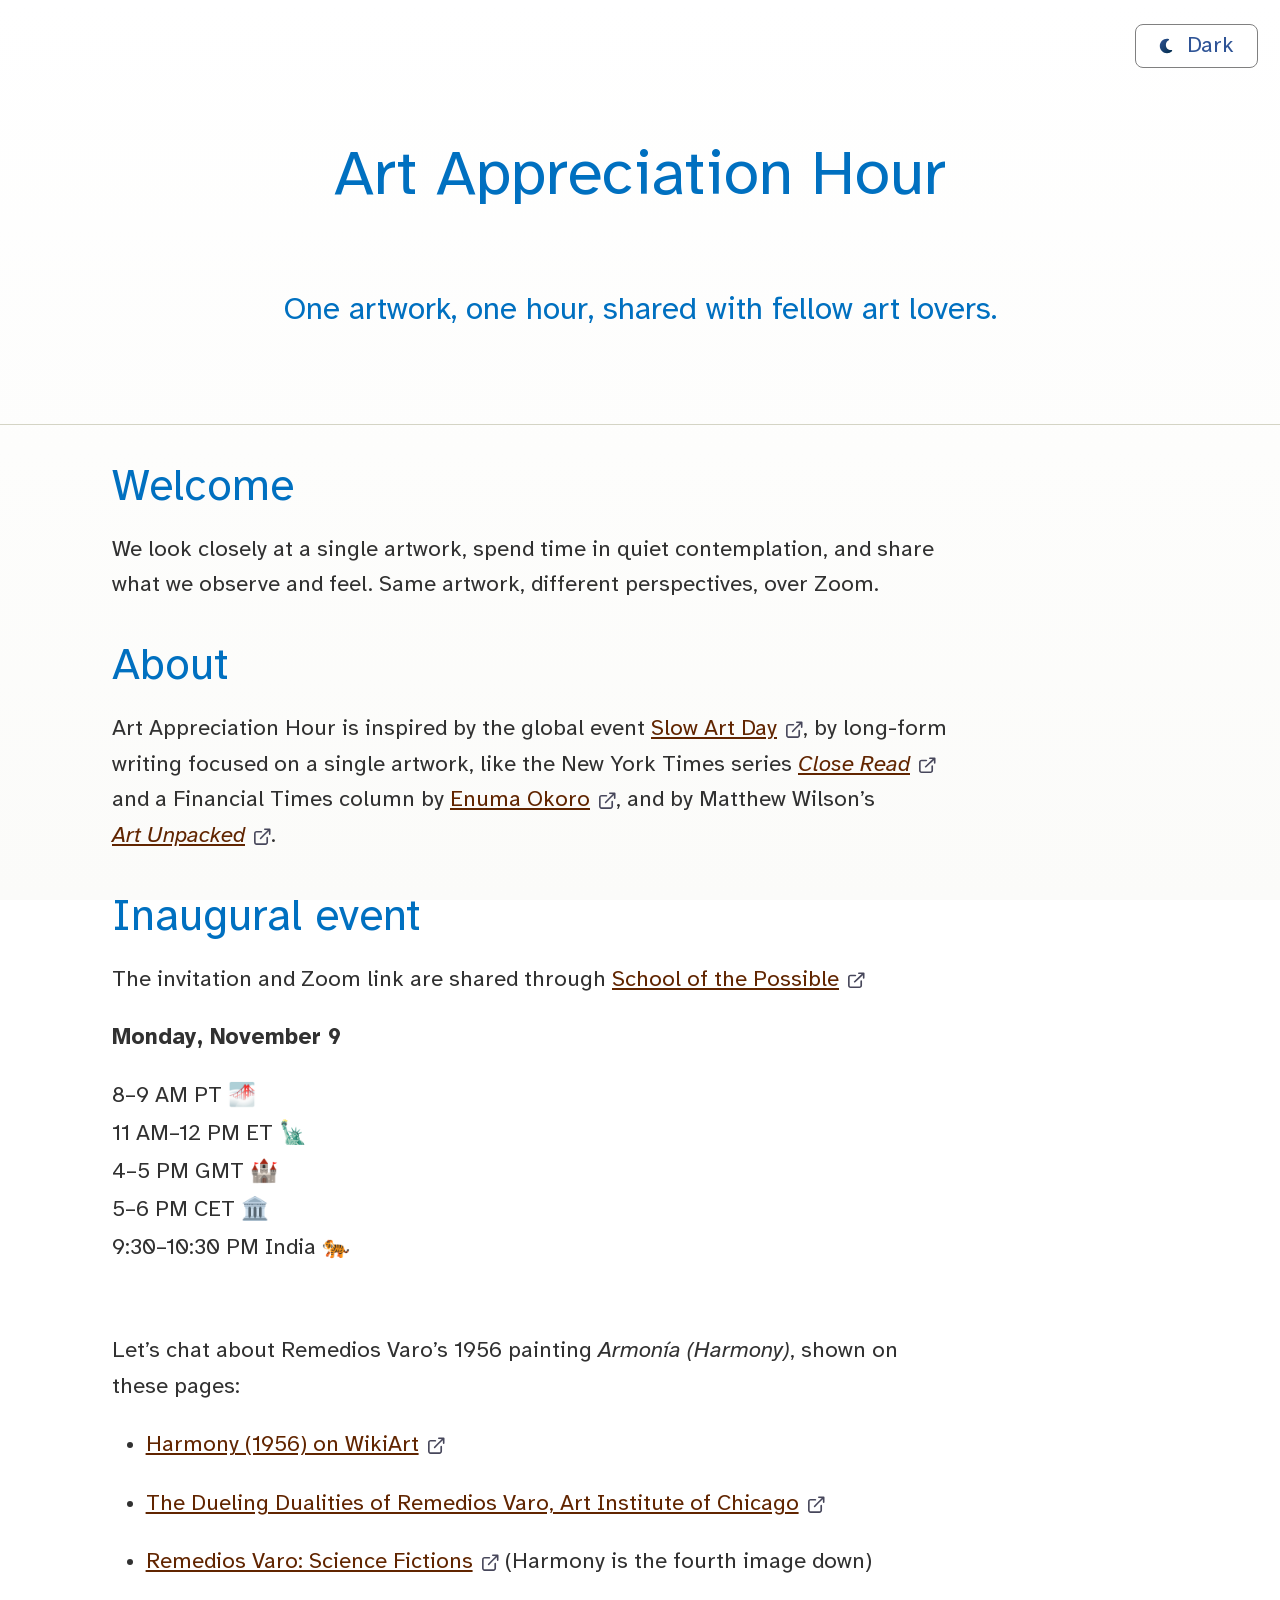
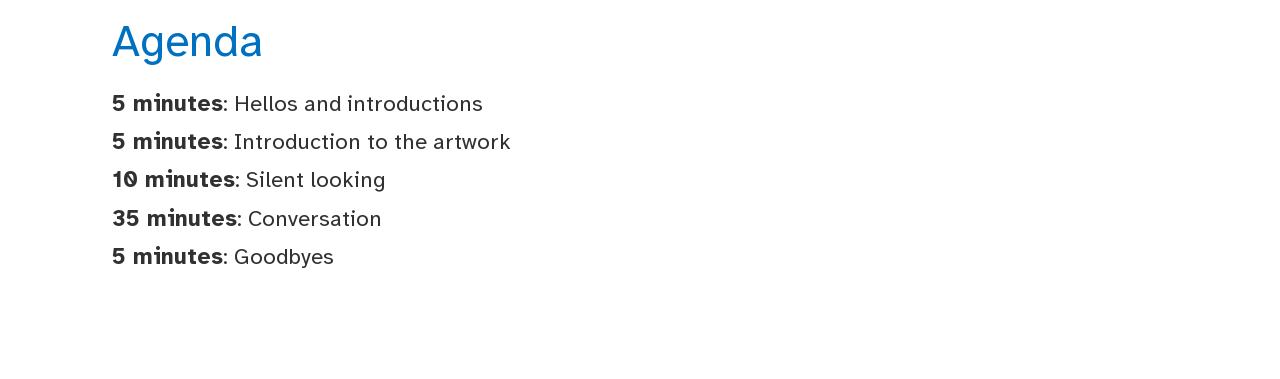
==== index.html @ 7769b2d1 "First push" ====
<!DOCTYPE html>
<html lang="en">
<head>
  <meta charset="UTF-8">
  <meta name="viewport" content="width=device-width, initial-scale=1.0">
  <title>Art Appreciation Hour</title>
  <meta name="description" content="One artwork, one hour, shared with fellow art lovers.">
  <meta name="robots" content="noindex, nofollow">
  <meta name="ai-training" content="deny">

  <script>
    (function() {
      const theme = localStorage.getItem('theme') ||
                    (window.matchMedia('(prefers-color-scheme: dark)').matches ? 'dark' : 'light');
      document.documentElement.setAttribute('data-theme', theme);
    })();
  </script>

  <!-- Site CSS -->
  <link rel="stylesheet" href="css/microsite.css">
  <link rel="stylesheet" href="css/styles.css">
  <link rel="stylesheet" href="css/components/buttons.css">
</head>
<body>
  <header class="microsite-header">
    <div class="container--full-width">
      <div class="microsite-header__content">
        <div class="microsite-header__actions">
          <button class="btn btn--theme-toggle" id="theme-toggle" aria-label="Toggle dark mode">
            <img src="images/icon-moon-solid-full.svg" alt="" class="btn__icon">
            <span class="btn__text">Dark</span>
          </button>
        </div>
      </div>
    </div>
  </header>

  <main class="main-content" id="main-content">
    <div class="container--full-width">
      <h1 class="display">Art Appreciation Hour</h1>
      <p class="heading-medium">One artwork, one hour, shared with fellow art lovers.</p>
    </div>

    <hr class="section-divider" role="presentation">

    <div class="container">
      <section aria-labelledby="welcome-heading">
        <h2 class="heading-large" id="welcome-heading">Welcome</h2>
        <p>We look closely at a single artwork, spend time in quiet contemplation, and share what we observe and feel. Same artwork, different perspectives, over Zoom.</p>
      </section>

      <section aria-labelledby="about-heading">
        <h2 class="heading-large" id="about-heading">About</h2>
        <p>
          Art Appreciation Hour is inspired by the global event
          <a href="https://www.slowartday.com/about/" target="_blank" rel="noopener noreferrer" class="inline-link trailing-icon">Slow Art Day <img src="images/icon-external-link.svg" alt="opens in new tab or window" class="external-link-icon"></a>,
          by long-form writing focused on a single artwork, like the New York Times series
          <a href="https://www.nytimes.com/interactive/2021/arts/close-read.html" target="_blank" rel="noopener noreferrer" class="inline-link trailing-icon"><cite>Close Read</cite> <img src="images/icon-external-link.svg" alt="opens in new tab or window" class="external-link-icon"></a>
          and a Financial Times column by
          <a href="https://www.ft.com/enuma-okoro" target="_blank" rel="noopener noreferrer" class="inline-link trailing-icon">Enuma Okoro <img src="images/icon-external-link.svg" alt="opens in new tab or window" class="external-link-icon"></a>,
          and by Matthew Wilson’s
          <a href="https://www.thamesandhudsonusa.com/books/art-unpacked-50-works-of-art-uncovered-explored-explained-hardcover" target="_blank" rel="noopener noreferrer" class="inline-link trailing-icon"><cite>Art Unpacked</cite> <img src="images/icon-external-link.svg" alt="opens in new tab or window" class="external-link-icon"></a>.
        </p>
      </section>

      <section aria-labelledby="inaugural-heading">
        <h2 class="heading-large" id="inaugural-heading">Inaugural event</h2>
        <p>The invitation and Zoom link are shared through <a href="https://sotp.circle.so" target="_blank" rel="noopener noreferrer" class="inline-link trailing-icon">School of the Possible<img src="images/icon-external-link.svg" alt="opens in new tab or window" class="external-link-icon"></a></p>

        <p><time datetime="2026-11-09"><strong>Monday, November 9</strong></time></p>
        <ul class="list-unstyled">
          <li>8–9 AM PT <span aria-hidden="true">🌁</span></li>
          <li>11 AM–12 PM ET <span aria-hidden="true">🗽</span></li>
          <li>4–5 PM GMT <span aria-hidden="true">🏰</span></li>
          <li>5–6 PM CET <span aria-hidden="true">🏛️</span></li>
          <li>9:30–10:30 PM India <span aria-hidden="true">🐅</span></li>
        </ul>
        <p class="event-focus">Let’s chat about Remedios Varo’s 1956 painting <cite>Armonía (Harmony)</cite>, shown on these pages:</p>
        <ul class="list-regular">
          <li><a href="https://www.wikiart.org/en/remedios-varo/harmony-1956" target="_blank" rel="noopener noreferrer" class="inline-link trailing-icon">Harmony (1956) on WikiArt <img src="images/icon-external-link.svg" alt="opens in new tab or window" class="external-link-icon"></a></li>
          <li><a href="https://www.artic.edu/articles/1052/the-dueling-dualities-of-remedios-varo" target="_blank" rel="noopener noreferrer" class="inline-link trailing-icon">The Dueling Dualities of Remedios Varo, Art Institute of Chicago <img src="images/icon-external-link.svg" alt="opens in new tab or window" class="external-link-icon"></a></li>
          <li><a href="https://patrons.org.es/remedios-varo-science-fictions/" target="_blank" rel="noopener noreferrer" class="inline-link trailing-icon">Remedios Varo: Science Fictions <img src="images/icon-external-link.svg" alt="opens in new tab or window" class="external-link-icon"></a> (Harmony is the fourth image down)</li>
        </ul>
      </section>

      <section aria-labelledby="agenda-heading">
        <h2 class="heading-large" id="agenda-heading">Agenda</h2>
        <ul class="list-unstyled">
          <li><strong>5 minutes</strong>: Hellos and introductions</li>
          <li><strong>5 minutes</strong>: Introduction to the artwork</li>
          <li><strong>10 minutes</strong>: Silent looking</li>
          <li><strong>35 minutes</strong>: Conversation</li>
          <li><strong>5 minutes</strong>: Goodbyes</li>
        </ul>
      </section>
    </div>
  </main>

  <!-- Back to Top Button -->
  <button class="btn btn--floating" id="back-to-top">
    <img src="images/icon-up.svg" alt="" class="btn__icon">
    <span>Back to top</span>
  </button>

  <!-- Site Scripts -->
  <script src="js/theme-toggle.js"></script>
  <script src="js/back-to-top.js"></script>
</body>
</html>
---- css/microsite.css ----
/* =============================================================================
   MICROSITE.CSS - Microsite Header and Title Section
   =============================================================================

   Shared rules extracted from the portfolio's playlist-visualized.css so this
   site matches it. Playlist-specific rules (logo image swap, background-image
   dividers, heart icon, chart headings) are intentionally left out.

   Link this file first in <head>, ahead of styles.css, which is the same
   cascade position the page stylesheet has in the portfolio.

   Contents:
   1. Microsite Header
   2. Title Section (centered h1 and tagline)
   3. Prose Width Constraint
   4. Inaugural Event Spacing

============================================================================= */

/* ========================================
   1. Microsite Header
   ======================================== */

/*
   Minimal header for microsite pages.
   Positions action buttons (theme toggle, etc.) to match app-header position.
*/

.microsite-header {
    background-color: transparent;
    border-bottom: none;
    padding: var(--spacing-md) 0; /* Match app-header padding */
    margin: 0; /* Remove any default margin */
}

/* Content wrapper - matches app-header__content structure */
.microsite-header__content {
    display: flex;
    align-items: center;
    justify-content: flex-end; /* Push actions to the right */
    gap: var(--spacing-lg);
    width: 100%;
}

/* Position button container to the right, matching app-header__actions */
.microsite-header__actions {
    display: flex;
    align-items: center;
    gap: var(--spacing-md);
    margin-top: 2px; /* Compensate for vertical alignment difference with app-header */
}

/* Match app-header button sizing */
.microsite-header__actions .btn {
    font-size: var(--font-size-base);
    background: var(--color-background-primary); /* Opaque background in default state */
    padding: 0 var(--spacing-md);
    height: 44px;
    min-height: 44px;
    min-width: 44px;
    line-height: 1;
    transition: background-color var(--transition-fast), border-color var(--transition-fast);
}

/* Hover state for buttons */
.microsite-header__actions .btn:hover {
    background-color: var(--color-link-hover-background);
}

/* ========================================
   2. Title Section
   ======================================== */

/* Center-align the title and tagline in the first container of the page */
.microsite-header ~ .main-content .container--full-width:first-child {
    text-align: center;
}

.microsite-header ~ .main-content .container--full-width:first-child h1 {
    text-align: center;
    margin-bottom: var(--spacing-lg); /* Space between title and tagline */
}

.microsite-header ~ .main-content .container--full-width:first-child p {
    text-align: center;
    margin-bottom: var(--spacing-3xl); /* More space below tagline */
    /* max-width (section 3) clips the paragraph left; auto margins re-center it */
    margin-left: auto;
    margin-right: auto;
}

/* ========================================
   3. Prose Width Constraint
   ======================================== */

/*
  Caps headings and paragraphs at 60ch for optimal line length readability.
  Scoped to .main-content only so dialog headings, figcaptions, and chart
  containers are unaffected.
*/

.main-content h2,
.main-content h3,
.main-content h4,
.main-content p {
    max-width: 60ch;
}

/* ========================================
   4. Inaugural Event Spacing
   ======================================== */

/* Space between the list of times and the "Let's chat about..." paragraph */
.event-focus {
    margin-top: var(--spacing-3xl);
}
---- css/styles.css ----
/* styles.css - Main CSS file that imports all other stylesheets */

/* 1. Reset & Base - Must come first */
@import url("./base/reset.css");
@import url("./base/layout.css");
@import url("./base/global.css");

/* 2. Tokens - Define variables before they're used */
@import url("./tokens/colors.css");
@import url("./tokens/spacing.css");
@import url("./tokens/typography.css");
@import url("./tokens/effects.css");


/* 3. Components - Use the tokens defined above */
@import url("./components/breadcrumb.css");
@import url("./components/buttons.css");
@import url("./components/disclosure-widgets.css");
@import url("./components/links.css");
@import url("./components/lists.css");
@import url("./components/navigation.css");
@import url("./components/separators.css");
@import url("./components/skip-link.css");
@import url("./components/tile.css");
@import url("./components/toc.css");

/* 4. Utilities & Helpers */
@import url("./utilities/accessibility.css");
@import url("./utilities/helpers.css");
@import url("./utilities/responsive.css");

/* 5. Theme-specific styles */
@import url("./pages/hero-gradients.css");
---- css/components/buttons.css ----
/* buttons.css - Button Component System */

/* ============================================================
   TABLE OF CONTENTS
   ============================================================
   
   MODULAR BUTTON SYSTEM (BEM):
   1. BASE BUTTON (.btn)
   2. BUTTON ICON (.btn__icon)
   3. BUTTON VARIANTS
       - Theme Toggle (.btn--theme-toggle)
       - Filter (.btn--filter)
       - Floating (.btn--floating, .btn--floating-demo)
       - Jumbo CTA (.btn--jumbo)
       - CTA (.btn--cta)
       - Text Link (.btn--text-link)
   
   STANDALONE COMPONENTS (defined elsewhere):
   4. LIGHTBOX COMPONENTS (lightbox.css)
      - .lightbox-button
      - .lightbox-close
   ============================================================ */


/* ============================================================
   MODULAR BUTTON SYSTEM (BEM)
   
   Usage:
   - .btn = base class (required on all buttons)
   - .btn__icon = icon element inside buttons
   - .btn__text = text element inside buttons (optional)
   - .btn--variant = modifier for different button types
   ============================================================ */

/* --- Base Button Class --- */
.btn {
    display: inline-flex;
    align-items: center;
    justify-content: center;
    gap: var(--spacing-sm);
    padding: var(--spacing-sm) var(--spacing-md);
    min-height: 44px;
    background: var(--color-background-primary);
    border: 1px solid var(--color-border-primary);
    border-radius: var(--radius-lg);
    font-family: var(--font-family-primary);
    font-size: var(--font-size-base);
    font-weight: var(--font-weight-regular);
    color: var(--color-text-primary);
    text-decoration: none;
    white-space: nowrap;
    cursor: pointer;
    transition: all var(--transition-fast);
}

.btn:hover {
    background: var(--color-link-hover-background);
    border-color: var(--color-interactive-primary);
    color: var(--color-link-hover-text);
}

.btn:focus {
    outline: 3px solid var(--color-interactive-focus);
    outline-offset: 2px;
    background: var(--color-link-hover-background);
}

.btn:active {
    transform: translateY(0);
}

/* Disabled state */
.btn:disabled,
.btn[disabled] {
    color: var(--color-text-muted);
    border-color: var(--color-border-muted);
    cursor: not-allowed;
    pointer-events: none;
    opacity: 0.6;
}

/* --- Button Icon Element --- */
.btn__icon {
    width: 18px;
    height: 18px;
    flex-shrink: 0;
    transition: filter var(--transition-fast);
}

[data-theme="light"] .btn__icon {
    filter: brightness(0) saturate(100%) invert(27%) sepia(8%) saturate(1264%) hue-rotate(202deg) brightness(95%) contrast(91%);
}

[data-theme="dark"] .btn__icon {
    filter: brightness(0) saturate(100%) invert(98%) sepia(8%) saturate(220%) hue-rotate(180deg) brightness(95%) contrast(91%);
}

@media (prefers-color-scheme: light) {
    .btn__icon {
        filter: brightness(0) saturate(100%) invert(27%) sepia(8%) saturate(1264%) hue-rotate(202deg) brightness(95%) contrast(91%);
    }
}

@media (prefers-color-scheme: dark) {
    .btn__icon {
        filter: brightness(0) saturate(100%) invert(98%) sepia(8%) saturate(220%) hue-rotate(180deg) brightness(95%) contrast(91%);
    }
}

/* --- Theme Toggle Variant --- */
.btn--theme-toggle {
    background: none;
    padding: 0 var(--spacing-md);
    height: 44px;
    min-width: 44px;
    font-size: var(--font-size-sm);
    line-height: 1;
}

/* Light mode: Use brand-secondary color for text */
[data-theme="light"] .btn--theme-toggle {
    color: var(--color-brand-secondary);
}

/* Theme toggle icons use their own gradients - disable filters */
.btn--theme-toggle .btn__icon {
    filter: none !important;
}

/* --- Filter Button Variant --- */
/* Note: Radio button styles ([role="radio"][aria-checked]) are in radio-group.css */
/* This only handles aria-pressed for legacy button groups */
.btn--filter[aria-pressed="true"] {
    background: var(--color-brand-primary);
    color: white;
    border-color: var(--color-brand-primary);
}

.btn--filter[aria-pressed="true"]:hover {
    background: var(--color-brand-secondary);
    border-color: var(--color-brand-secondary);
}

[data-theme="dark"] .btn--filter[aria-pressed="true"] {
    color: #022C4B;
}

[data-theme="dark"] .btn--filter[aria-pressed="true"]:hover {
    color: #022C4B;
}

[data-theme="light"] .btn--filter[aria-pressed="true"] .btn__icon {
    filter: brightness(0) saturate(100%) invert(100%);
}

[data-theme="dark"] .btn--filter[aria-pressed="true"] .btn__icon {
    filter: brightness(0) saturate(100%) invert(27%) sepia(8%) saturate(1264%) hue-rotate(202deg) brightness(95%) contrast(91%);
}

@media (prefers-color-scheme: light) {
    .btn--filter[aria-pressed="true"] .btn__icon {
        filter: brightness(0) saturate(100%) invert(100%);
    }
}

@media (prefers-color-scheme: dark) {
    .btn--filter[aria-pressed="true"] .btn__icon {
        filter: brightness(0) saturate(100%) invert(27%) sepia(8%) saturate(1264%) hue-rotate(202deg) brightness(95%) contrast(91%);
    }
}

/* --- Floating Action Button Variant --- */
.btn--floating {
    position: fixed;
    bottom: var(--spacing-lg);
    right: var(--spacing-lg);
    z-index: var(--z-fixed);
    box-shadow: var(--shadow-sm);
    font-size: var(--font-size-sm);
    opacity: 0;
    visibility: hidden;
    transform: translateY(10px);
}

.btn--floating.show {
    opacity: 1;
    visibility: visible;
    transform: translateY(0);
}

.btn--floating:hover {
    background-color: var(--color-link-hover-background);
    border-color: var(--color-interactive-primary);
    color: var(--color-link-hover-text);
    transform: translateY(-2px);
    box-shadow: var(--shadow-md);
}

.btn--floating:focus {
    outline: 3px solid var(--color-interactive-focus);
    outline-offset: var(--spacing-xs);
    background-color: var(--color-link-hover-background);
    border-color: var(--color-interactive-primary);
    color: var(--color-link-hover-text);
}

.btn--floating-demo {
    position: static;
    opacity: 1;
    visibility: visible;
    transform: none;
    box-shadow: var(--shadow-sm);
    font-size: var(--font-size-sm);
}

.btn--floating-demo:hover {
    background-color: var(--color-link-hover-background);
    border-color: var(--color-interactive-primary);
    color: var(--color-link-hover-text);
    transform: translateY(-2px);
    box-shadow: var(--shadow-md);
}

/* --- Jumbo CTA Variant (Draggable Bookmarklet) --- */
.btn--jumbo {
    border: 1px solid var(--color-cta-background);
    background-color: var(--color-cta-background);
    color: var(--color-cta-text);
    font-weight: var(--font-weight-bold);
    min-height: 56px;
    min-width: 200px;
    padding: var(--spacing-md) var(--spacing-xl);
    margin-bottom: var(--spacing-md);
    cursor: grab;
}

.btn--jumbo:hover {
    background-color: var(--color-cta-hover-background);
    border-color: var(--color-cta-hover-background);
    color: var(--color-cta-hover-text);
    transform: translateY(-2px);
    box-shadow: var(--shadow-sm);
}

.btn--jumbo:focus {
    outline: 3px solid var(--color-interactive-focus);
    outline-offset: 2px;
    background-color: var(--color-cta-background);
    color: var(--color-cta-text);
}

.btn--jumbo:active {
    cursor: grabbing;
    transform: translateY(0);
}

/* Disabled state */
.btn--jumbo:disabled,
.btn--jumbo[disabled] {
    background-color: var(--color-background-primary);
    color: var(--color-text-muted);
    border-color: var(--color-border-muted);
    cursor: not-allowed;
    pointer-events: none;
    opacity: 0.6;
}

[data-theme="dark"] .btn--jumbo {
    background-color: var(--color-cta-background);
    border: 1px solid var(--color-border-primary);
    color: var(--color-cta-text);
}

[data-theme="dark"] .btn--jumbo:hover {
    background-color: var(--color-cta-hover-background);
    border-color: var(--color-border-primary);
    color: var(--color-cta-hover-text);
}

[data-theme="dark"] .btn--jumbo:focus {
    background-color: var(--color-cta-hover-background);
    border: 3px solid var(--color-interactive-focus);
    color: var(--color-cta-hover-text);
}

@media (prefers-color-scheme: dark) {
    .btn--jumbo {
        background-color: var(--color-cta-background);
        border: 1px solid var(--color-border-primary);
        color: var(--color-cta-text);
    }
    
    .btn--jumbo:hover {
        background-color: var(--color-cta-hover-background);
        border-color: var(--color-border-primary);
        color: var(--color-cta-hover-text);
    }
    
    .btn--jumbo:focus {
        background-color: var(--color-cta-hover-background);
        border: 3px solid var(--color-interactive-focus);
        color: var(--color-cta-hover-text);
    }
}

@media (prefers-reduced-motion: reduce) {
    .btn--jumbo:hover {
        transform: none;
    }
}

/* --- CTA (Call to Action) Variant --- */
.btn--cta {
    border: 1px solid var(--color-cta-background);
    background-color: var(--color-cta-background);
    color: var(--color-cta-text);
    min-height: 56px;
    min-width: 200px;
}

.btn--cta:hover {
    background-color: var(--color-cta-hover-background);
    border-color: var(--color-cta-hover-background);
    color: var(--color-cta-hover-text);
    transform: translateY(-2px);
    box-shadow: var(--shadow-sm);
}

.btn--cta:focus {
    outline: 3px solid var(--color-interactive-focus);
    outline-offset: 2px;
    background-color: var(--color-cta-background);
    color: var(--color-cta-text);
}

.btn--cta:active {
    transform: translateY(0);
}

/* Disabled state */
.btn--cta:disabled,
.btn--cta[disabled] {
    background-color: var(--color-background-primary);
    color: var(--color-text-muted);
    border-color: var(--color-border-muted);
    cursor: not-allowed;
    pointer-events: none;
    opacity: 0.6;
}

[data-theme="dark"] .btn--cta {
    background-color: var(--color-cta-background);
    border: 1px solid var(--color-border-primary);
    color: var(--color-cta-text);
}

[data-theme="dark"] .btn--cta:hover {
    background-color: var(--color-cta-hover-background);
    border-color: var(--color-border-primary);
    color: var(--color-cta-hover-text);
}

[data-theme="dark"] .btn--cta:focus {
    background-color: var(--color-cta-hover-background);
    border: 3px solid var(--color-interactive-focus);
    color: var(--color-cta-hover-text);
}

@media (prefers-color-scheme: dark) {
    .btn--cta {
        background-color: var(--color-cta-background);
        border: 1px solid var(--color-border-primary);
        color: var(--color-cta-text);
    }
    
    .btn--cta:hover {
        background-color: var(--color-cta-hover-background);
        border-color: var(--color-border-primary);
        color: var(--color-cta-hover-text);
    }
    
    .btn--cta:focus {
        background-color: var(--color-cta-hover-background);
        border: 3px solid var(--color-interactive-focus);
        color: var(--color-cta-hover-text);
    }
}

@media (prefers-reduced-motion: reduce) {
    .btn--cta:hover {
        transform: none;
    }
}

/* --- Text Link Button Variant --- */
/* Looks like an underlined link. Use for inline actions like "Reset filters"
   or "Organize by album release date" that sit within or near body text. */
.btn--text-link {
    background: none;
    border: none;
    color: var(--color-link-primary);
    text-decoration: underline;
    cursor: pointer;
    font: inherit;
    padding: 0;
    display: inline;
    transition: all var(--transition-fast);
}

.btn--text-link:hover {
    color: var(--color-link-hover-text);
    text-decoration: underline;
}

.btn--text-link:focus {
    outline: 2px solid var(--color-interactive-focus);
    outline-offset: 2px;
    border-radius: var(--radius-sm);
    text-decoration: underline;
    color: var(--color-link-hover-text);
}

.btn--text-link:disabled {
    color: var(--color-text-muted);
    text-decoration: none;
    cursor: not-allowed;
    opacity: 0.6;
}

/* ============================================================
   ACCESSIBILITY & REDUCED MOTION
   ============================================================ */

@media (prefers-reduced-motion: reduce) {
    .btn {
        transition: none;
    }
    
    .btn:hover,
    .btn--floating:hover {
        transform: none;
    }
}


/* ============================================================
   STANDALONE LIGHTBOX BUTTON COMPONENT
   
   Note: .lightbox-close is defined in lightbox.css
   This component is specific to lightbox triggers and not
   part of the BEM button system
   ============================================================ */

.lightbox-button {
    background: transparent;
    border: none;
    padding: var(--spacing-sm) var(--spacing-md);
    margin: 0;
    display: flex;
    flex-direction: column;
    align-items: center;
    cursor: pointer;
    transition: none;
    border-radius: var(--radius-lg);
    outline-offset: var(--outline-offset);
    text-decoration: none;
    width: auto;
    height: auto;
}

.lightbox-button:hover {
    background: var(--color-link-hover-background);
    transform: translateY(-2px);
    box-shadow: var(--shadow-sm);
    border-radius: var(--radius-lg);
}

.lightbox-button:focus,
.lightbox-button:focus-visible {
    background: var(--color-link-hover-background);
    outline: 3px solid var(--color-interactive-focus);
    border-radius: var(--radius-lg);
}

.lightbox-button:active {
    transform: translateY(0);
    background: var(--color-link-hover-background);
}

.lightbox-button img {
    display: block;
    width: 100%;
    height: auto;
    border-radius: var(--radius-lg);
    margin-bottom: var(--spacing-sm);
    max-width: 100%;
    object-fit: contain;
}

.lightbox-button-label {
    font-family: var(--font-family-primary);
    font-size: var(--font-size-sm);
    color: var(--color-link-primary);
    text-align: center;
    pointer-events: none;
    line-height: var(--line-height-base);
    margin-top: var(--spacing-xs);
    word-wrap: break-word;
}

.lightbox-button:hover .lightbox-button-label,
.lightbox-button:focus .lightbox-button-label {
    color: var(--color-link-hover-text);
}s
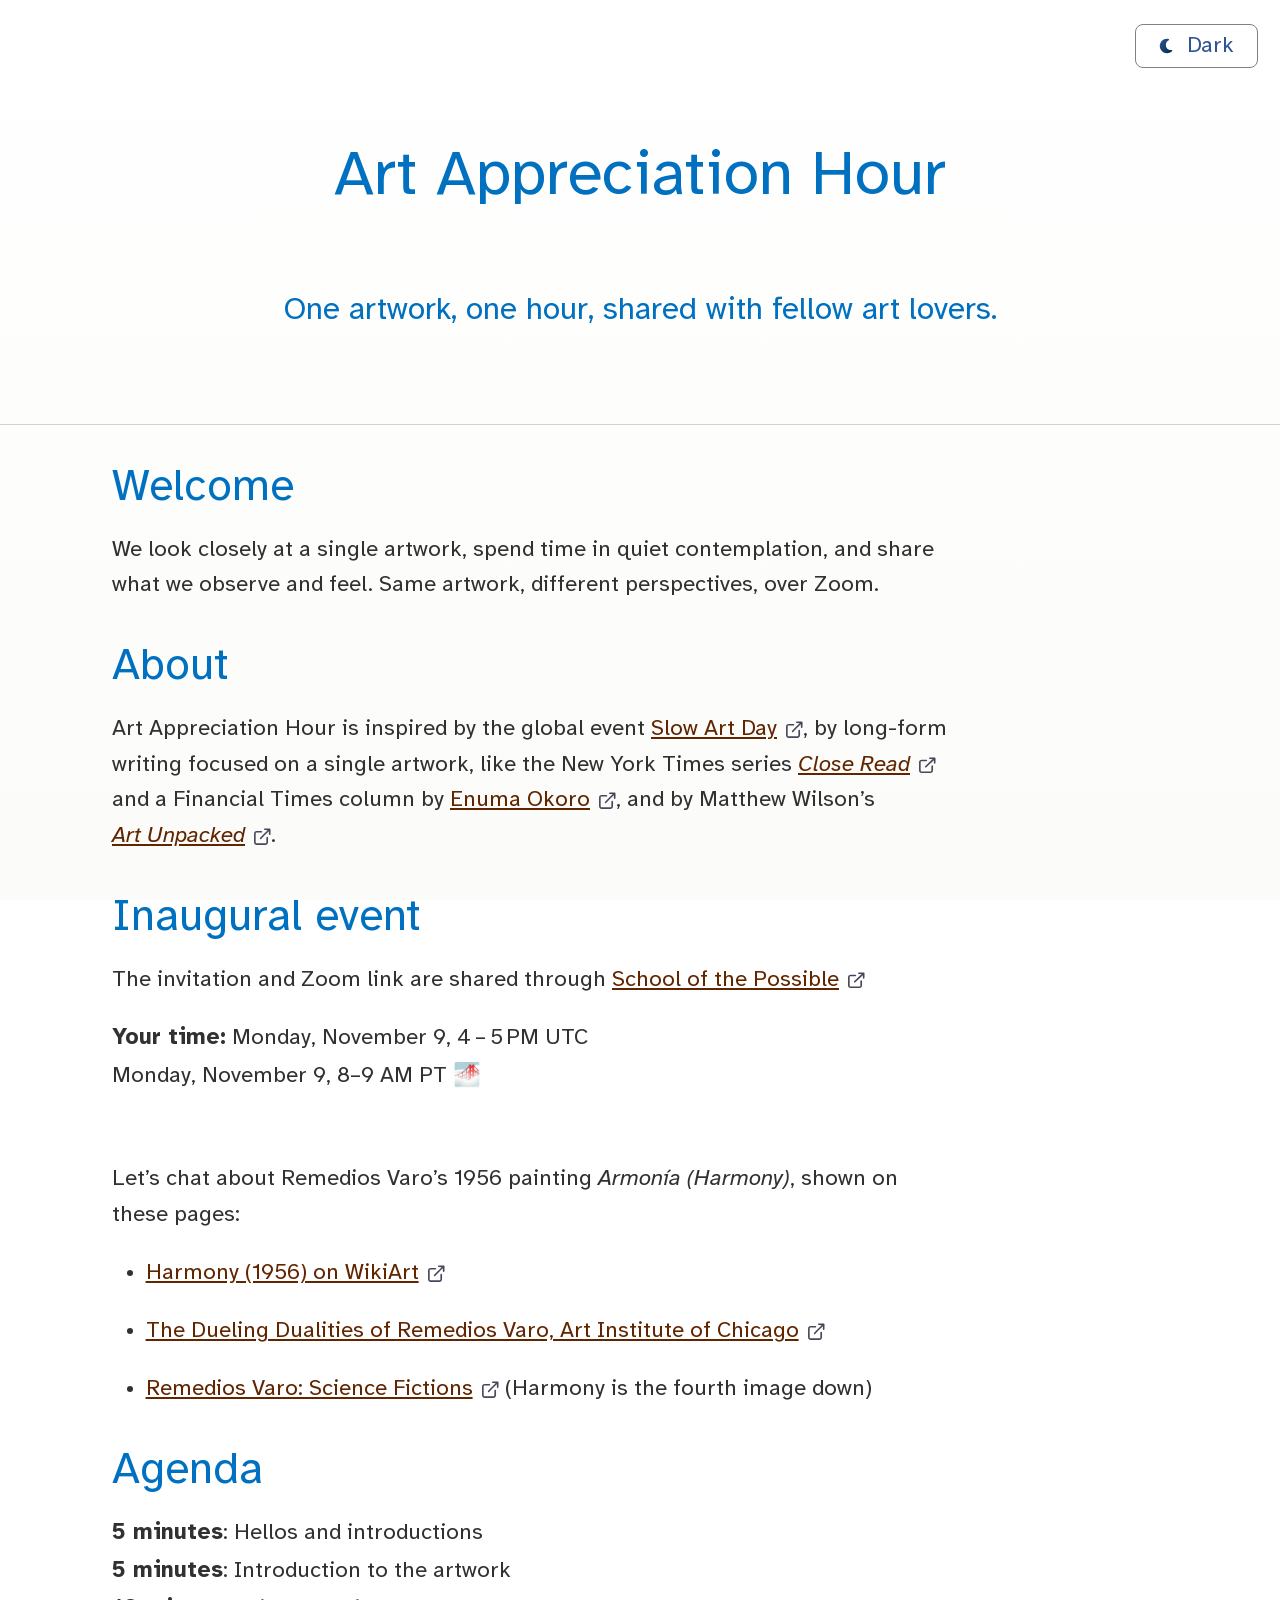
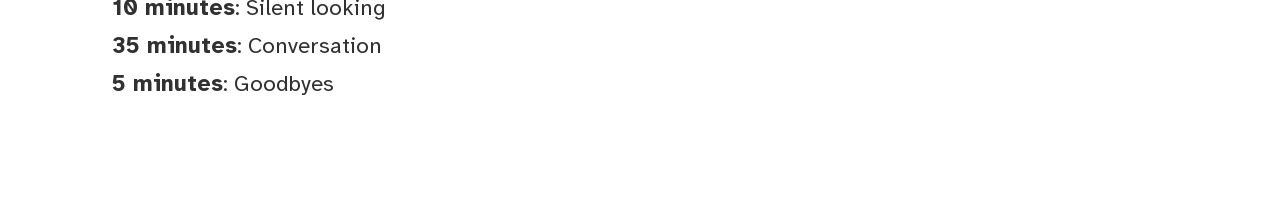
==== commit 9a31808f: "Streamlined how time is displayed" ====
--- a/index.html
+++ b/index.html
@@ -67,13 +67,10 @@
         <h2 class="heading-large" id="inaugural-heading">Inaugural event</h2>
         <p>The invitation and Zoom link are shared through <a href="https://sotp.circle.so" target="_blank" rel="noopener noreferrer" class="inline-link trailing-icon">School of the Possible<img src="images/icon-external-link.svg" alt="opens in new tab or window" class="external-link-icon"></a></p>
 
-        <p><time datetime="2026-11-09"><strong>Monday, November 9</strong></time></p>
-        <ul class="list-unstyled">
-          <li>8–9 AM PT <span aria-hidden="true">🌁</span></li>
-          <li>11 AM–12 PM ET <span aria-hidden="true">🗽</span></li>
-          <li>4–5 PM GMT <span aria-hidden="true">🏰</span></li>
-          <li>5–6 PM CET <span aria-hidden="true">🏛️</span></li>
-          <li>9:30–10:30 PM India <span aria-hidden="true">🐅</span></li>
+
+          <ul class="list-unstyled">
+          <li id="local-time-row" hidden><strong>Your time:</strong> <span id="local-time"></span></li>
+          <li id="pacific-time">Monday, November 9, 8–9 AM PT <span aria-hidden="true">🌁</span></li>
         </ul>
         <p class="event-focus">Let’s chat about Remedios Varo’s 1956 painting <cite>Armonía (Harmony)</cite>, shown on these pages:</p>
         <ul class="list-regular">
@@ -105,5 +102,6 @@
   <!-- Site Scripts -->
   <script src="js/theme-toggle.js"></script>
   <script src="js/back-to-top.js"></script>
+  <script src="js/local-time.js"></script>
 </body>
 </html>
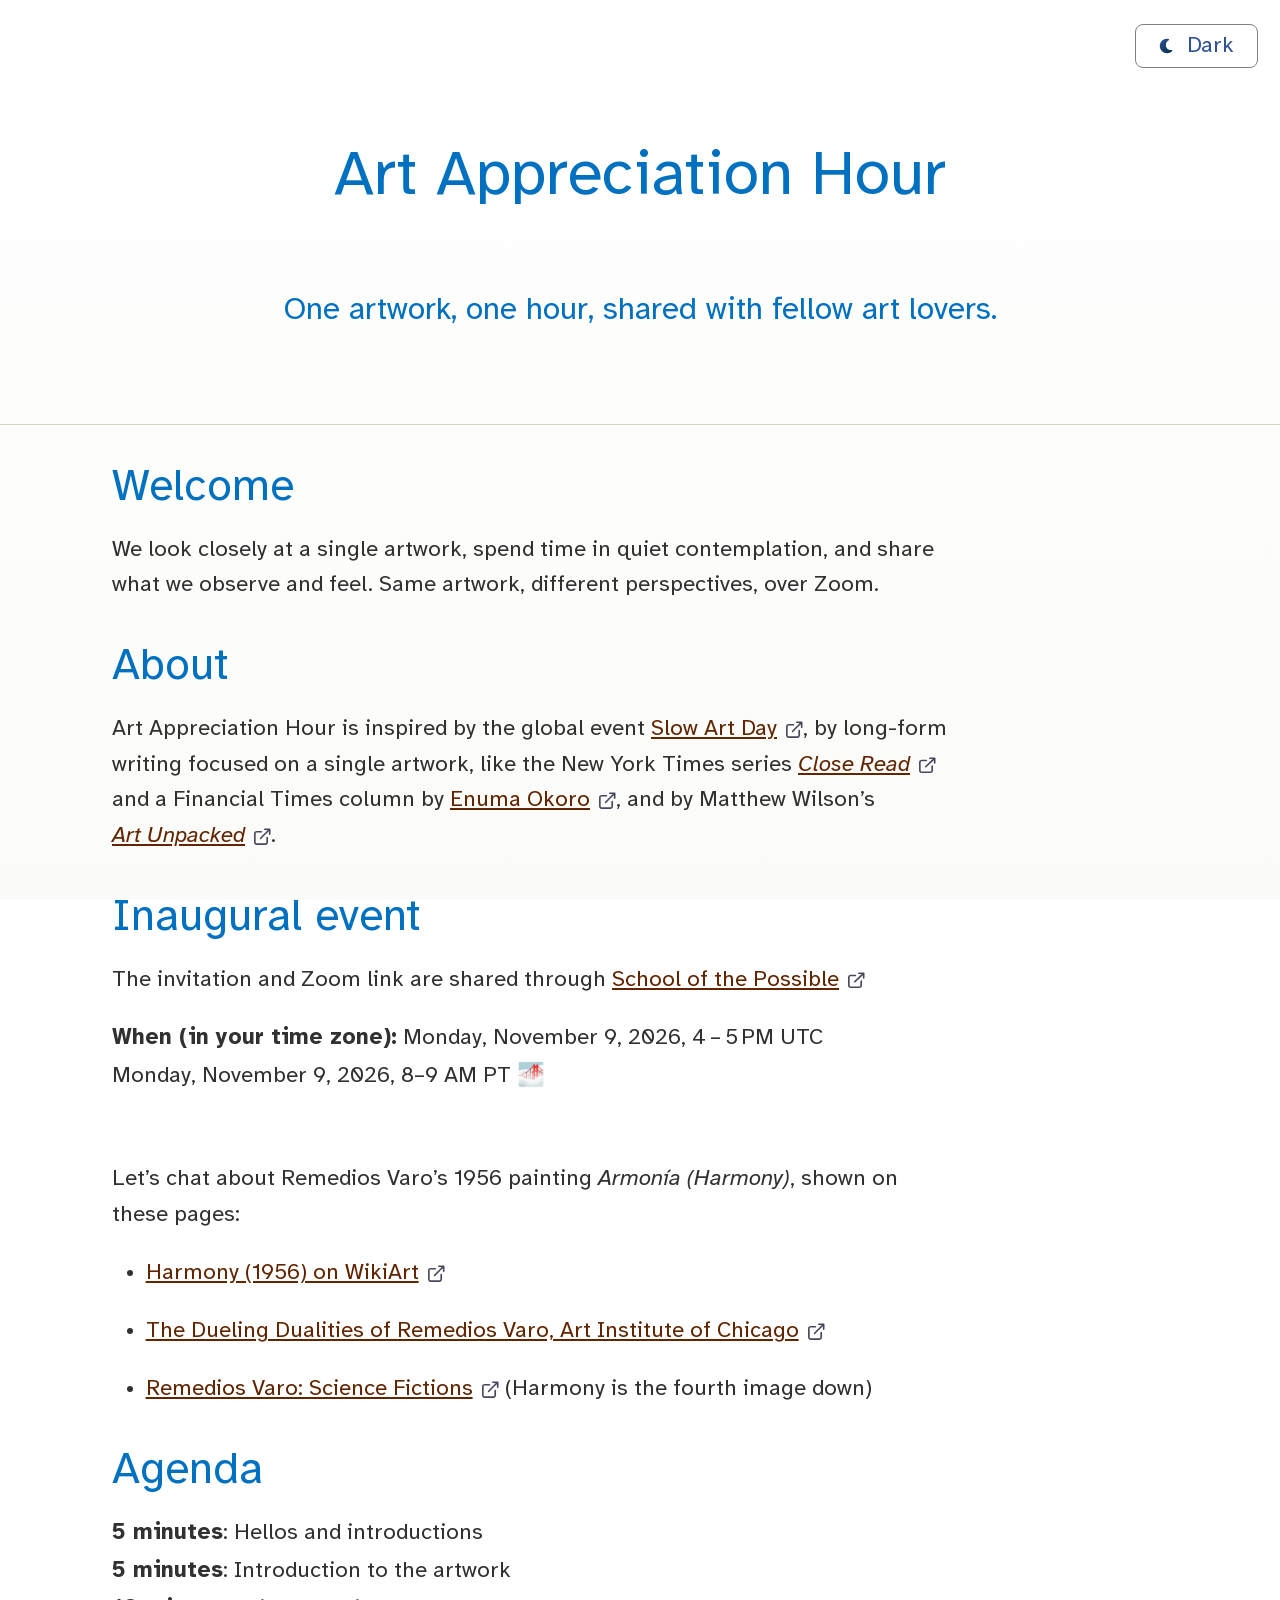
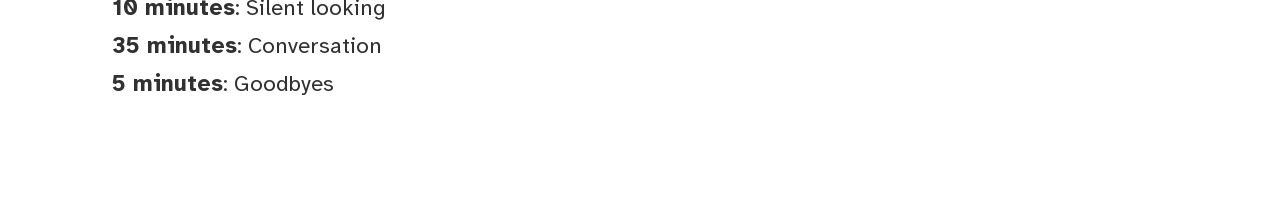
==== commit 42a3b3e6: "troubleshoot timezone info" ====
--- a/index.html
+++ b/index.html
@@ -67,11 +67,11 @@
         <h2 class="heading-large" id="inaugural-heading">Inaugural event</h2>
         <p>The invitation and Zoom link are shared through <a href="https://sotp.circle.so" target="_blank" rel="noopener noreferrer" class="inline-link trailing-icon">School of the Possible<img src="images/icon-external-link.svg" alt="opens in new tab or window" class="external-link-icon"></a></p>
 
+       <ul class="list-unstyled" data-event-start="2026-11-09T08:00:00-08:00" data-event-end="2026-11-09T09:00:00-08:00">
+          <li data-event-local hidden><strong>When (in your time zone):</strong> <span data-event-local-text></span></li>
+          <li data-event-host>Monday, November 9, 2026, 8–9 AM PT <span aria-hidden="true">🌁</span></li>
+        </ul>
 
-          <ul class="list-unstyled">
-          <li id="local-time-row" hidden><strong>Your time:</strong> <span id="local-time"></span></li>
-          <li id="pacific-time">Monday, November 9, 8–9 AM PT <span aria-hidden="true">🌁</span></li>
-        </ul>
         <p class="event-focus">Let’s chat about Remedios Varo’s 1956 painting <cite>Armonía (Harmony)</cite>, shown on these pages:</p>
         <ul class="list-regular">
           <li><a href="https://www.wikiart.org/en/remedios-varo/harmony-1956" target="_blank" rel="noopener noreferrer" class="inline-link trailing-icon">Harmony (1956) on WikiArt <img src="images/icon-external-link.svg" alt="opens in new tab or window" class="external-link-icon"></a></li>
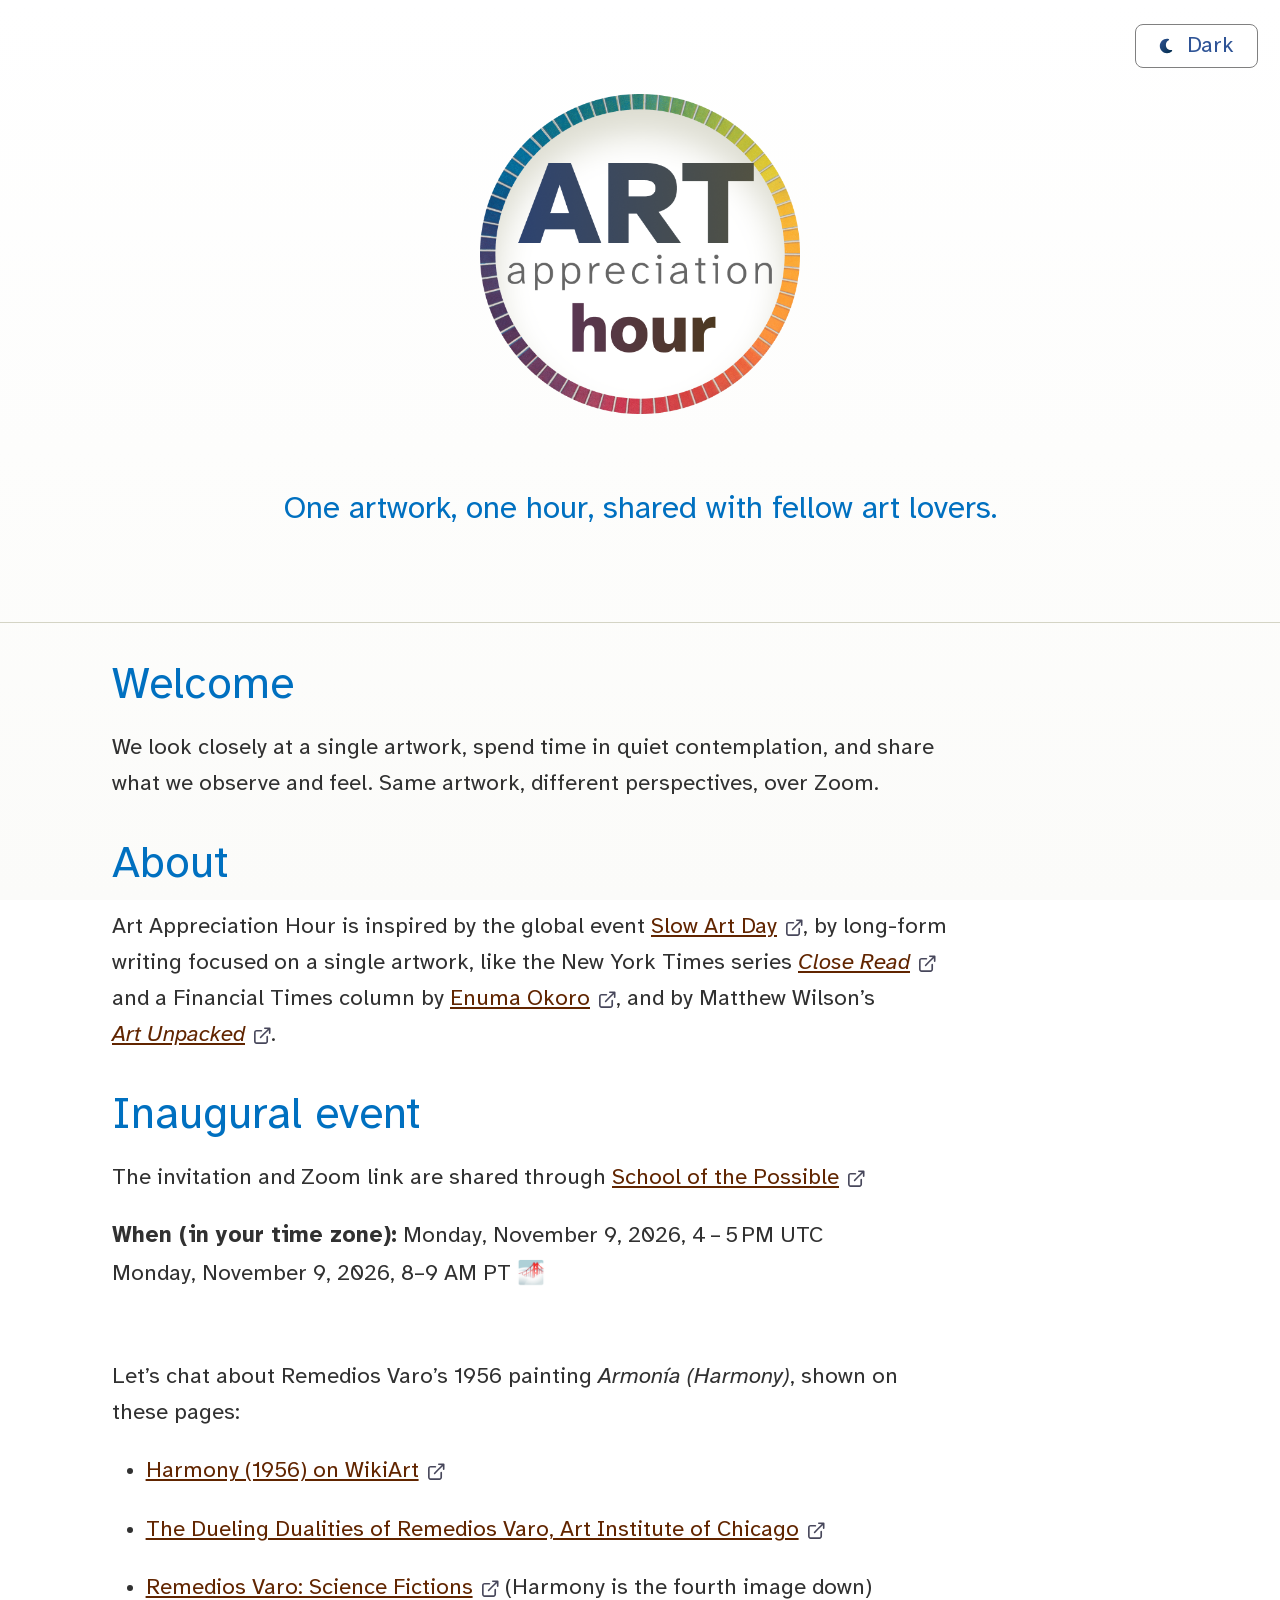
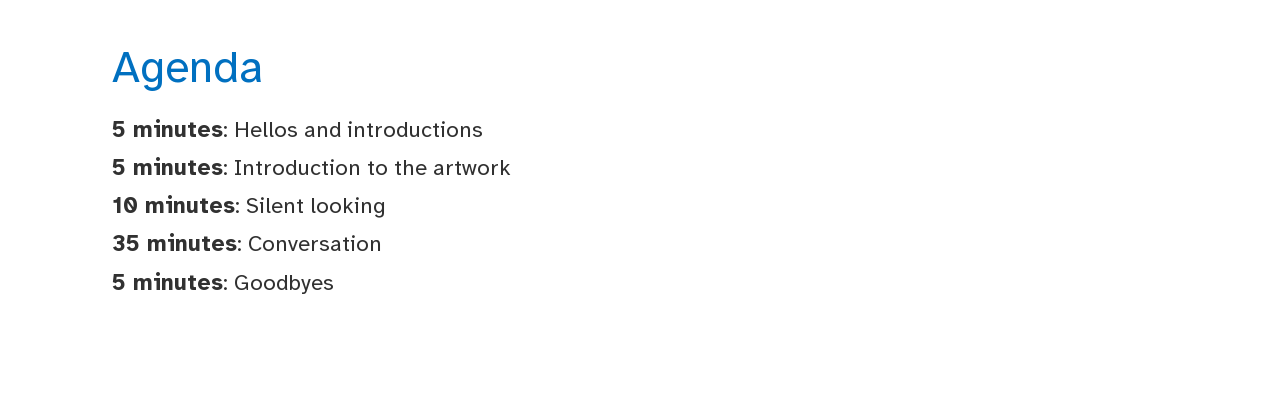
==== commit 9c9f2e0f: "added graphical title image" ====
--- a/index.html
+++ b/index.html
@@ -20,6 +20,7 @@
   <link rel="stylesheet" href="css/microsite.css">
   <link rel="stylesheet" href="css/styles.css">
   <link rel="stylesheet" href="css/components/buttons.css">
+  <link rel="icon" href="favicon/logo.png" type="ico/art-appreciation-hour-ico.png" sizes="32x32">
 </head>
 <body>
   <header class="microsite-header">
@@ -37,7 +38,10 @@
 
   <main class="main-content" id="main-content">
     <div class="container--full-width">
-      <h1 class="display">Art Appreciation Hour</h1>
+<h1 class="display">
+  <img src="images/art-appreciation-hour-light.png" alt="Art Appreciation Hour" class="logo--light">
+  <img src="images/art-appreciation-hour.png" alt="Art Appreciation Hour" class="logo--dark">
+</h1>
       <p class="heading-medium">One artwork, one hour, shared with fellow art lovers.</p>
     </div>
 
--- a/css/microsite.css
+++ b/css/microsite.css
@@ -88,7 +88,35 @@
     margin-left: auto;
     margin-right: auto;
 }
+/* Move the title block (logo and tagline) up */
+.microsite-header ~ .main-content .container--full-width:first-child {
+    margin-top: calc(var(--spacing-md) * -2);
+}
 
+/* Logo: size and center */
+/* Logo: size and center (both versions) */
+.microsite-header ~ .main-content .container--full-width:first-child h1 img {
+    display: block;
+    width: 5em;
+    max-width: 100%;
+    height: auto;
+    margin-left: auto;
+    margin-right: auto;
+}
+
+/* Light mode (and no-JavaScript default): show the light logo, hide the dark one */
+.microsite-header ~ .main-content .container--full-width:first-child h1 .logo--dark {
+    display: none;
+}
+
+/* Dark mode: swap them */
+[data-theme="dark"] .microsite-header ~ .main-content .container--full-width:first-child h1 .logo--light {
+    display: none;
+}
+
+[data-theme="dark"] .microsite-header ~ .main-content .container--full-width:first-child h1 .logo--dark {
+    display: block;
+}
 /* ========================================
    3. Prose Width Constraint
    ======================================== */
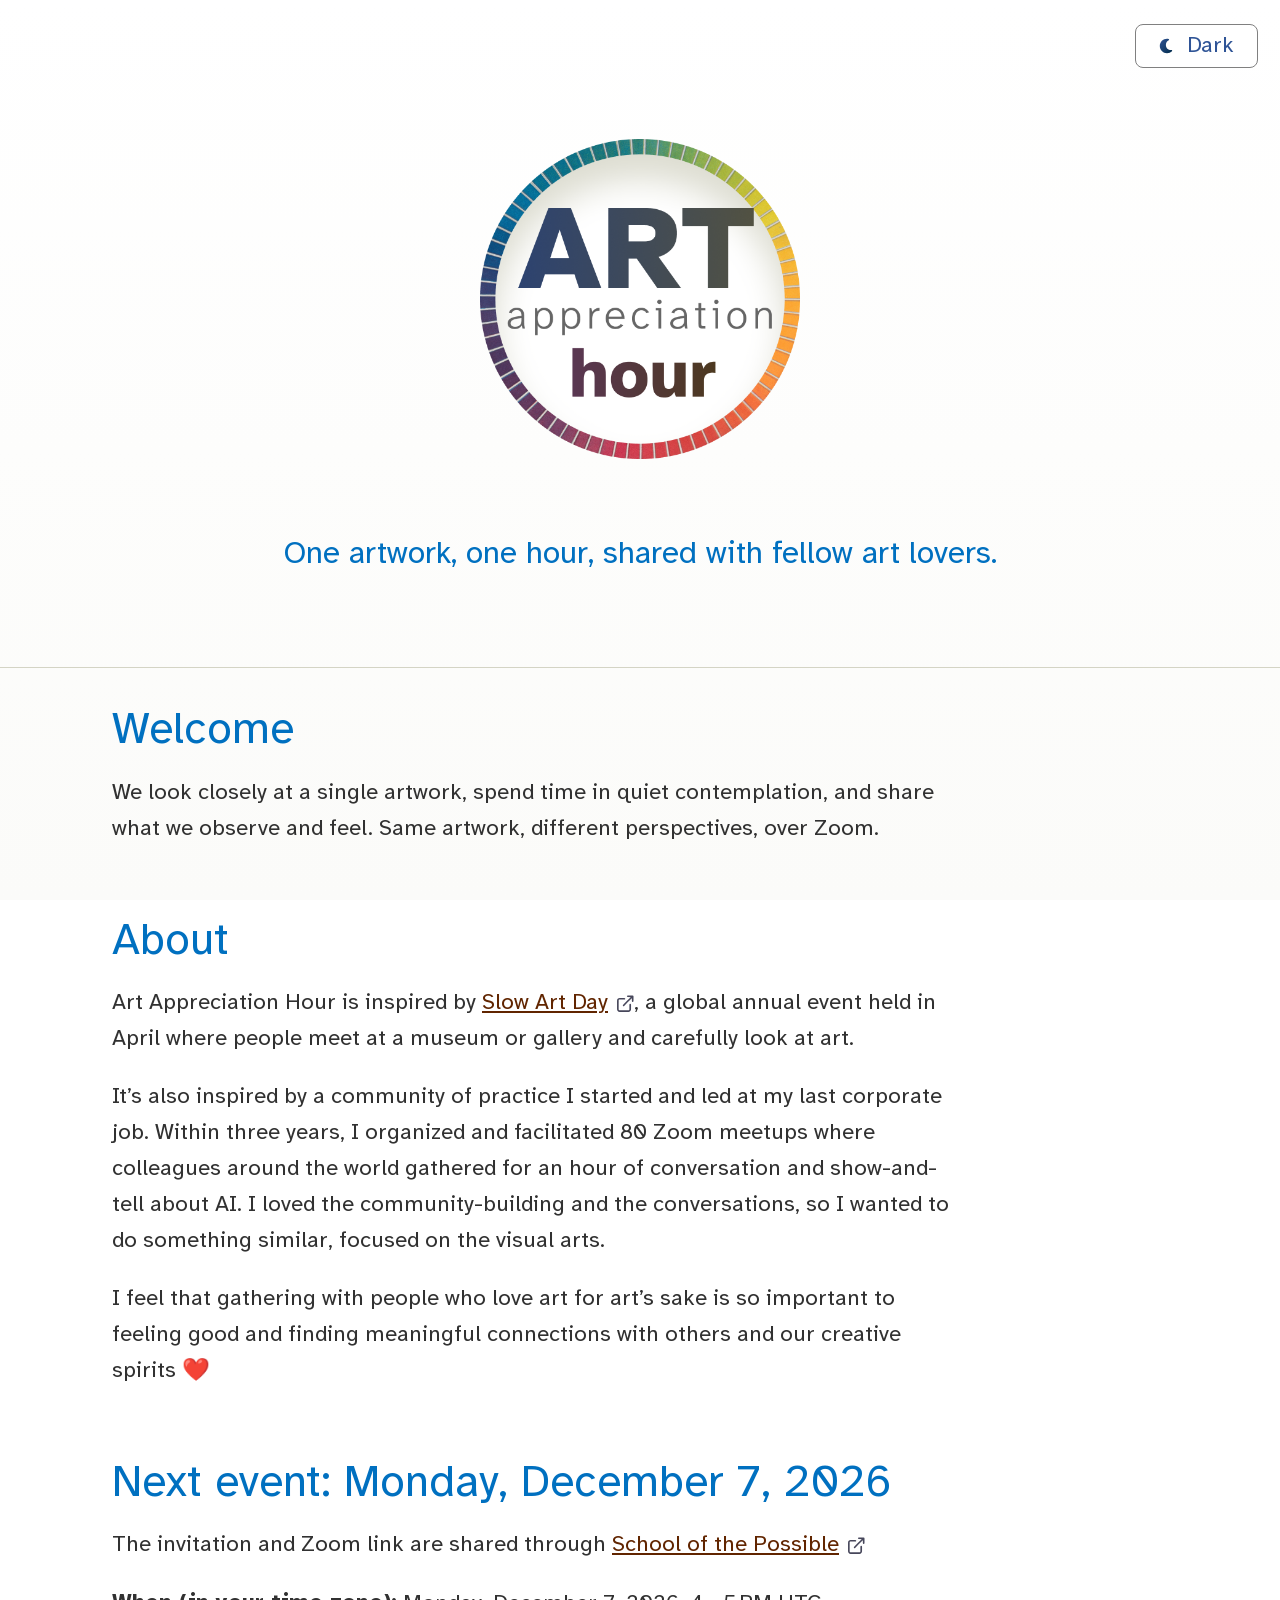
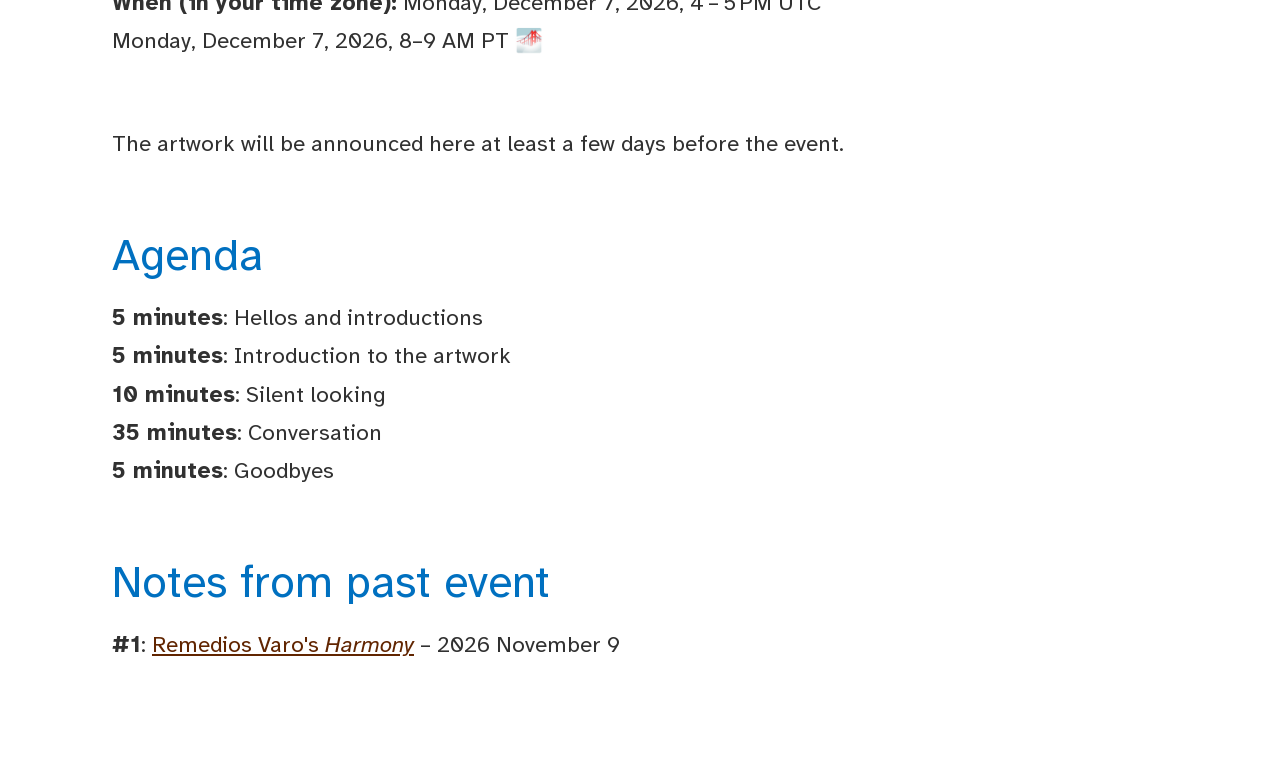
==== commit 56e871de: "Added notes from Nov. 9th 2026 Art Appreciation Hour meetup and made minor changes in the index.html" ====
--- a/index.html
+++ b/index.html
@@ -20,7 +20,7 @@
   <link rel="stylesheet" href="css/microsite.css">
   <link rel="stylesheet" href="css/styles.css">
   <link rel="stylesheet" href="css/components/buttons.css">
-  <link rel="icon" href="favicon/logo.png" type="ico/art-appreciation-hour-ico.png" sizes="32x32">
+  <link rel="icon" href="ico/art-appreciation-hour-ico.png" type="image/png" sizes="32x32">
 </head>
 <body>
   <header class="microsite-header">
@@ -48,50 +48,57 @@
     <hr class="section-divider" role="presentation">
 
     <div class="container">
-      <section aria-labelledby="welcome-heading">
-        <h2 class="heading-large" id="welcome-heading">Welcome</h2>
+      <section>
+        <h2 class="heading-large">Welcome</h2>
         <p>We look closely at a single artwork, spend time in quiet contemplation, and share what we observe and feel. Same artwork, different perspectives, over Zoom.</p>
       </section>
 
-      <section aria-labelledby="about-heading">
-        <h2 class="heading-large" id="about-heading">About</h2>
+      <section>
+        <h2 class="heading-large">About</h2>
         <p>
-          Art Appreciation Hour is inspired by the global event
+          Art Appreciation Hour is inspired by
           <a href="https://www.slowartday.com/about/" target="_blank" rel="noopener noreferrer" class="inline-link trailing-icon">Slow Art Day <img src="images/icon-external-link.svg" alt="opens in new tab or window" class="external-link-icon"></a>,
-          by long-form writing focused on a single artwork, like the New York Times series
-          <a href="https://www.nytimes.com/interactive/2021/arts/close-read.html" target="_blank" rel="noopener noreferrer" class="inline-link trailing-icon"><cite>Close Read</cite> <img src="images/icon-external-link.svg" alt="opens in new tab or window" class="external-link-icon"></a>
-          and a Financial Times column by
-          <a href="https://www.ft.com/enuma-okoro" target="_blank" rel="noopener noreferrer" class="inline-link trailing-icon">Enuma Okoro <img src="images/icon-external-link.svg" alt="opens in new tab or window" class="external-link-icon"></a>,
-          and by Matthew Wilson’s
-          <a href="https://www.thamesandhudsonusa.com/books/art-unpacked-50-works-of-art-uncovered-explored-explained-hardcover" target="_blank" rel="noopener noreferrer" class="inline-link trailing-icon"><cite>Art Unpacked</cite> <img src="images/icon-external-link.svg" alt="opens in new tab or window" class="external-link-icon"></a>.
+          a global annual event held in April where people meet at a museum or gallery and carefully look at art.
         </p>
+        <p>It’s also inspired by a community of practice I started and led at my last corporate job. Within three years, I organized and facilitated 80 Zoom meetups where colleagues around the world gathered for an hour of conversation and show-and-tell about AI. I loved the community-building and the conversations, so I wanted to do something similar, focused on the visual arts.
+    </p>
+        <p>
+I feel that gathering with people who love art for art’s sake is so important to feeling good and finding meaningful connections with others and our creative spirits ❤️</p>
       </section>
 
-      <section aria-labelledby="inaugural-heading">
-        <h2 class="heading-large" id="inaugural-heading">Inaugural event</h2>
+      <section>
+        <h2 class="heading-large">Next event: Monday, December 7, 2026</h2>
         <p>The invitation and Zoom link are shared through <a href="https://sotp.circle.so" target="_blank" rel="noopener noreferrer" class="inline-link trailing-icon">School of the Possible<img src="images/icon-external-link.svg" alt="opens in new tab or window" class="external-link-icon"></a></p>
 
-       <ul class="list-unstyled" data-event-start="2026-11-09T08:00:00-08:00" data-event-end="2026-11-09T09:00:00-08:00">
+       <ul class="list-unstyled" data-event-start="2026-12-07T08:00:00-08:00" data-event-end="2026-12-07T09:00:00-08:00">
           <li data-event-local hidden><strong>When (in your time zone):</strong> <span data-event-local-text></span></li>
-          <li data-event-host>Monday, November 9, 2026, 8–9 AM PT <span aria-hidden="true">🌁</span></li>
+          <li data-event-host>Monday, December 7, 2026, 8–9 AM PT <span aria-hidden="true">🌁</span></li>
         </ul>
 
-        <p class="event-focus">Let’s chat about Remedios Varo’s 1956 painting <cite>Armonía (Harmony)</cite>, shown on these pages:</p>
+        <p class="event-focus">The artwork will be announced here at least a few days before the event.</p>
+<!-- 
         <ul class="list-regular">
           <li><a href="https://www.wikiart.org/en/remedios-varo/harmony-1956" target="_blank" rel="noopener noreferrer" class="inline-link trailing-icon">Harmony (1956) on WikiArt <img src="images/icon-external-link.svg" alt="opens in new tab or window" class="external-link-icon"></a></li>
           <li><a href="https://www.artic.edu/articles/1052/the-dueling-dualities-of-remedios-varo" target="_blank" rel="noopener noreferrer" class="inline-link trailing-icon">The Dueling Dualities of Remedios Varo, Art Institute of Chicago <img src="images/icon-external-link.svg" alt="opens in new tab or window" class="external-link-icon"></a></li>
           <li><a href="https://patrons.org.es/remedios-varo-science-fictions/" target="_blank" rel="noopener noreferrer" class="inline-link trailing-icon">Remedios Varo: Science Fictions <img src="images/icon-external-link.svg" alt="opens in new tab or window" class="external-link-icon"></a> (Harmony is the fourth image down)</li>
         </ul>
+      -->
       </section>
 
-      <section aria-labelledby="agenda-heading">
-        <h2 class="heading-large" id="agenda-heading">Agenda</h2>
+      <section>
+        <h2 class="heading-large">Agenda</h2>
         <ul class="list-unstyled">
           <li><strong>5 minutes</strong>: Hellos and introductions</li>
           <li><strong>5 minutes</strong>: Introduction to the artwork</li>
           <li><strong>10 minutes</strong>: Silent looking</li>
           <li><strong>35 minutes</strong>: Conversation</li>
           <li><strong>5 minutes</strong>: Goodbyes</li>
+        </ul>
+      </section>
+            <section>
+        <h2 class="heading-large">Notes from past event</h2>
+        <ul class="list-unstyled">
+          <li><strong>#1</strong>: <a href="remedios-varo-harmony.html"class="inline-link">Remedios Varo's <em>Harmony</em></a> – 2026 November 9</li>
         </ul>
       </section>
     </div>
--- a/css/microsite.css
+++ b/css/microsite.css
@@ -14,6 +14,11 @@
    2. Title Section (centered h1 and tagline)
    3. Prose Width Constraint
    4. Inaugural Event Spacing
+   5. Page Title and Section Separator Spacing
+   6. Space Between Sections
+   7. Subheading Color
+   8. Heading Icons
+   9. Links with a Trailing Icon
 
 ============================================================================= */
 
@@ -88,35 +93,7 @@
     margin-left: auto;
     margin-right: auto;
 }
-/* Move the title block (logo and tagline) up */
-.microsite-header ~ .main-content .container--full-width:first-child {
-    margin-top: calc(var(--spacing-md) * -2);
-}
-
-/* Logo: size and center */
-/* Logo: size and center (both versions) */
-.microsite-header ~ .main-content .container--full-width:first-child h1 img {
-    display: block;
-    width: 5em;
-    max-width: 100%;
-    height: auto;
-    margin-left: auto;
-    margin-right: auto;
-}
-
-/* Light mode (and no-JavaScript default): show the light logo, hide the dark one */
-.microsite-header ~ .main-content .container--full-width:first-child h1 .logo--dark {
-    display: none;
-}
-
-/* Dark mode: swap them */
-[data-theme="dark"] .microsite-header ~ .main-content .container--full-width:first-child h1 .logo--light {
-    display: none;
-}
-
-[data-theme="dark"] .microsite-header ~ .main-content .container--full-width:first-child h1 .logo--dark {
-    display: block;
-}
+
 /* ========================================
    3. Prose Width Constraint
    ======================================== */
@@ -142,3 +119,151 @@
 .event-focus {
     margin-top: var(--spacing-3xl);
 }
+
+/* ========================================
+   5. Page Title and Section Separator Spacing
+   ======================================== */
+
+/* Space below a page title that sits in a regular container (not the home page
+   title block). Set on whatever follows the title (a section, or the sidebar
+   layout), not on the title itself: the spacing tokens are in em, so on a 3em
+   heading they would come out three times larger than everywhere else. */
+.main-content .container > .display + * {
+    margin-top: var(--spacing-3xl);
+}
+
+/* Space above and below the muted separator between sections */
+.main-content .visual-separator-muted {
+    margin-top: var(--spacing-3xl);
+    margin-bottom: var(--spacing-3xl);
+}
+/* ========================================
+   6. Space Between Sections
+   ======================================== */
+
+/* One rule for every page: any section that follows another section, in the
+   page container or in the main column beside a sidebar, gets space above it. Nothing needs to change when a section
+   is added, removed, or reordered. Pages that put a separator between two
+   sections are not affected, because the separator is not a section (it has
+   its own spacing in section 5). Use a smaller token, such as --spacing-2xl,
+   for a tighter page. */
+.main-content .container > section + section,
+.main-content .main-column > section + section {
+    margin-top: var(--spacing-3xl);
+}
+
+/* ========================================
+   7. Subheading Color
+   ======================================== */
+
+/* Every H3 in the page content uses the secondary heading color, so a new
+   subheading needs no extra class. It is set here, on the element, so it also
+   outranks the color a heading class such as .heading-medium would apply.
+   Size, weight, and spacing still come from the heading class in the HTML. */
+.main-content h3 {
+    color: var(--color-text-heading-secondary);
+}
+
+/* ========================================
+   8. Heading Icons
+   ======================================== */
+
+/* A small image in front of a heading, with a light and a dark version:
+
+     <h3 class="heading-medium"><img src="..." alt="..." class="heading-icon heading-icon--light"><img src="..." alt="..." class="heading-icon heading-icon--dark">Heading text</h3>
+
+   Keep the two images and the text on one line with no spaces between them.
+   A space would show as an extra gap in one theme but not the other.
+
+   The height is in em, so the icon scales with the heading's text size and
+   with the reader's text size. The negative vertical margin keeps a tall icon
+   from making the heading's line taller than its text. */
+.heading-icon {
+    /* Stated on purpose: the site's image reset makes images block-level, and a
+       block-level icon sits above the heading text instead of in front of it. */
+    display: inline;
+    height: 1.7em;
+    width: auto;
+    margin-right: var(--spacing-sm);
+    margin-block: -0.4em;
+    vertical-align: -0.4em;
+}
+
+.heading-icon--dark {
+    display: none;
+}
+
+[data-theme="dark"] .heading-icon--light {
+    display: none;
+}
+
+[data-theme="dark"] .heading-icon--dark {
+    display: inline;
+}
+
+/* ========================================
+   9. Links with a Trailing Icon
+   ======================================== */
+
+/* links.css makes a.trailing-icon inline-flex, which keeps the text and the icon
+   as two separate boxes. When the link text wraps onto a second line, the icon
+   stays at the far end of the box, centered between the lines and detached from
+   the last word.
+
+   The fix has two parts, and a link opts in by wrapping its last word and its
+   icon in <span class="trailing-icon__end">:
+
+     <a class="inline-link trailing-icon" ...>Art Institute of <span class="trailing-icon__end">Chicago<img ... class="external-link-icon"></span></a>
+
+   1. The link becomes inline-block. The text and the icon are then ordinary
+      inline content inside one box, so the icon follows the last character
+      wherever the text ends. The hover and focus shapes stay a single clean
+      rounded box, as links.css draws them, even when the link wraps. (A plain
+      inline link would be drawn in broken pieces, one per line.)
+   2. The span cannot wrap, so the last word and the icon always stay together.
+      A browser may otherwise break a line between a word and an image, and
+      leave the icon alone at the start of the next line.
+
+   Links without the span are left exactly as they were. The span replaces the
+   space before the icon, so its margin below adds back the gap that links.css
+   normally makes (its flex gap plus the icon's own margin).
+
+   One difference from an inline link: when the link wraps, it fills the line,
+   so any text after it (such as a note in parentheses) starts on the next line. */
+.main-content a.trailing-icon:has(.trailing-icon__end) {
+    display: inline-block;
+    max-width: 100%;
+
+    /* Without this, a list bullet lines up with the LAST line of a wrapped link
+       instead of the first. */
+    vertical-align: top;
+}
+
+.trailing-icon__end {
+    white-space: nowrap;
+}
+
+.trailing-icon__end .external-link-icon {
+    margin-left: calc(6px + var(--spacing-xs));
+}
+
+/* Logo: one version per theme, centered */
+.display img {
+    display: block;
+    width: 5em;
+    max-width: 100%;
+    height: auto;
+    margin-inline: auto;
+}
+
+.display .logo--dark {
+    display: none;
+}
+
+[data-theme="dark"] .display .logo--light {
+    display: none;
+}
+
+[data-theme="dark"] .display .logo--dark {
+    display: block;
+}
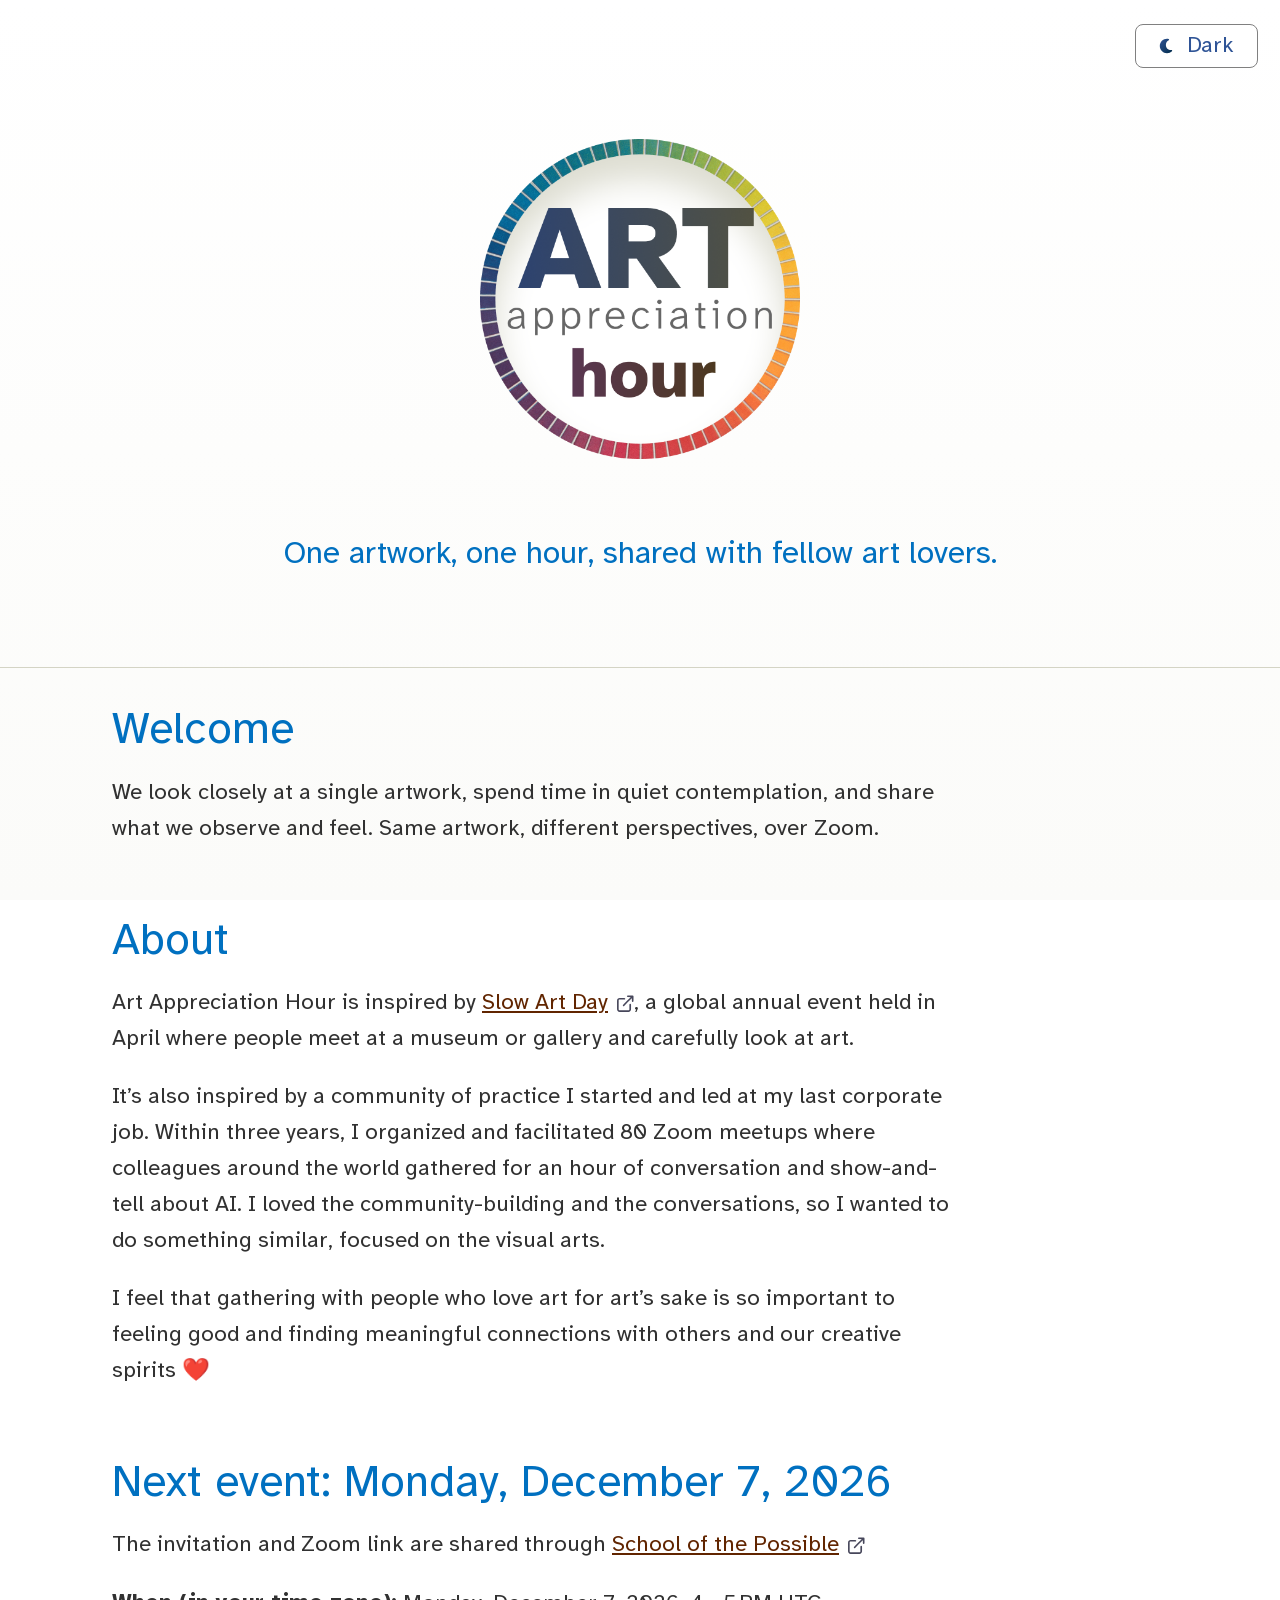
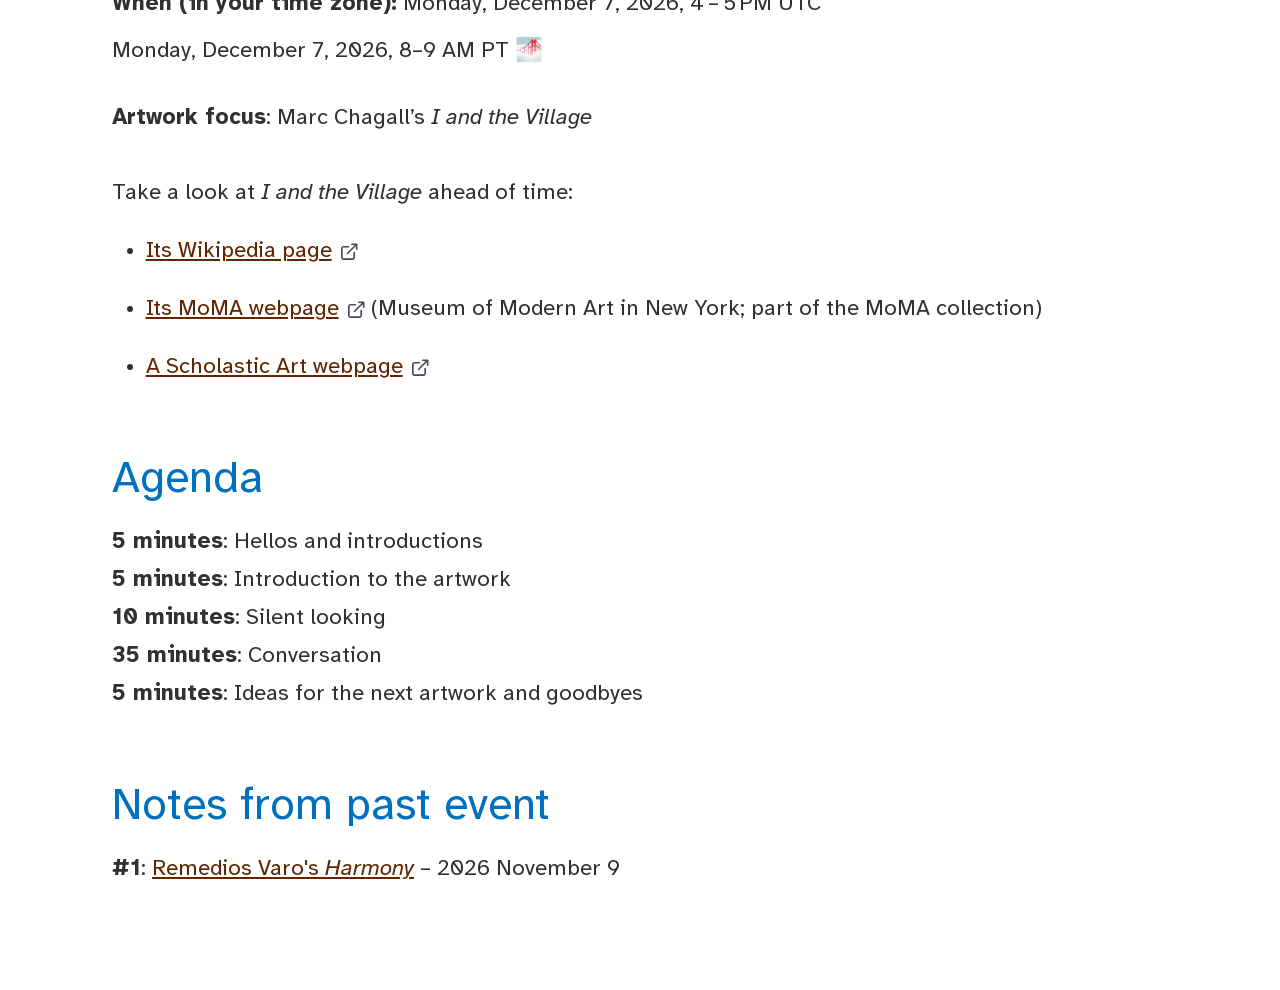
==== commit 00a26a4f: "More details for the second event" ====
--- a/index.html
+++ b/index.html
@@ -70,19 +70,18 @@
         <h2 class="heading-large">Next event: Monday, December 7, 2026</h2>
         <p>The invitation and Zoom link are shared through <a href="https://sotp.circle.so" target="_blank" rel="noopener noreferrer" class="inline-link trailing-icon">School of the Possible<img src="images/icon-external-link.svg" alt="opens in new tab or window" class="external-link-icon"></a></p>
 
-       <ul class="list-unstyled" data-event-start="2026-12-07T08:00:00-08:00" data-event-end="2026-12-07T09:00:00-08:00">
+        <ul class="list-unstyled" data-event-start="2026-12-07T08:00:00-08:00" data-event-end="2026-12-07T09:00:00-08:00">
           <li data-event-local hidden><strong>When (in your time zone):</strong> <span data-event-local-text></span></li>
           <li data-event-host>Monday, December 7, 2026, 8–9 AM PT <span aria-hidden="true">🌁</span></li>
+          <li><strong>Artwork focus</strong>: Marc Chagall’s <em>I and the Village</em></li>
         </ul>
 
-        <p class="event-focus">The artwork will be announced here at least a few days before the event.</p>
-<!-- 
+      <p>Take a look at <cite>I and the Village</cite> ahead of time:</p>
         <ul class="list-regular">
-          <li><a href="https://www.wikiart.org/en/remedios-varo/harmony-1956" target="_blank" rel="noopener noreferrer" class="inline-link trailing-icon">Harmony (1956) on WikiArt <img src="images/icon-external-link.svg" alt="opens in new tab or window" class="external-link-icon"></a></li>
-          <li><a href="https://www.artic.edu/articles/1052/the-dueling-dualities-of-remedios-varo" target="_blank" rel="noopener noreferrer" class="inline-link trailing-icon">The Dueling Dualities of Remedios Varo, Art Institute of Chicago <img src="images/icon-external-link.svg" alt="opens in new tab or window" class="external-link-icon"></a></li>
-          <li><a href="https://patrons.org.es/remedios-varo-science-fictions/" target="_blank" rel="noopener noreferrer" class="inline-link trailing-icon">Remedios Varo: Science Fictions <img src="images/icon-external-link.svg" alt="opens in new tab or window" class="external-link-icon"></a> (Harmony is the fourth image down)</li>
+          <li><a href="https://en.wikipedia.org/wiki/I_and_the_Village" target="_blank" rel="noopener noreferrer" class="inline-link trailing-icon">Its Wikipedia page <img src="images/icon-external-link.svg" alt="opens in new tab or window" class="external-link-icon"></a></li>
+          <li><a href="https://www.moma.org/collection/works/78984" target="_blank" rel="noopener noreferrer" class="inline-link trailing-icon">Its MoMA webpage <img src="images/icon-external-link.svg" alt="opens in new tab or window" class="external-link-icon"></a> (Museum of Modern Art in New York; part of the MoMA collection)</li>
+          <li><a href="https://art.scholastic.com/etc/classroom-magazines/reader.html/?id=44-030118" target="_blank" rel="noopener noreferrer" class="inline-link trailing-icon">A Scholastic Art webpage <img src="images/icon-external-link.svg" alt="opens in new tab or window" class="external-link-icon"></a></li>
         </ul>
-      -->
       </section>
 
       <section>
@@ -92,7 +91,7 @@
           <li><strong>5 minutes</strong>: Introduction to the artwork</li>
           <li><strong>10 minutes</strong>: Silent looking</li>
           <li><strong>35 minutes</strong>: Conversation</li>
-          <li><strong>5 minutes</strong>: Goodbyes</li>
+          <li><strong>5 minutes</strong>: Ideas for the next artwork and goodbyes</li>
         </ul>
       </section>
             <section>
--- a/css/microsite.css
+++ b/css/microsite.css
@@ -19,7 +19,7 @@
    7. Subheading Color
    8. Heading Icons
    9. Links with a Trailing Icon
-
+   10. Event Details
 ============================================================================= */
 
 /* ========================================
@@ -266,4 +266,27 @@
 
 [data-theme="dark"] .display .logo--dark {
     display: block;
+}
+/* ========================================
+   10. Event Details
+   ======================================== */
+
+/* The two time lines (visitor's time, then host's time) say the same thing,
+   so they stay close together. The line after them (Artwork focus) gets
+   more space above it. Any <ul data-event-start="..."> gets this. */
+.main-content ul[data-event-start] > li {
+    margin-bottom: var(--spacing-sm);
+}
+
+.main-content ul[data-event-start] > li[data-event-host] + li {
+    margin-top: var(--spacing-lg);
+}
+
+.main-content ul[data-event-start] > li:last-child {
+    margin-bottom: 0;
+}
+/* Space between the event details and whatever follows them
+   (such as "Take a look at ... ahead of time:") */
+.main-content ul[data-event-start] + * {
+    margin-top: var(--spacing-xl);
 }
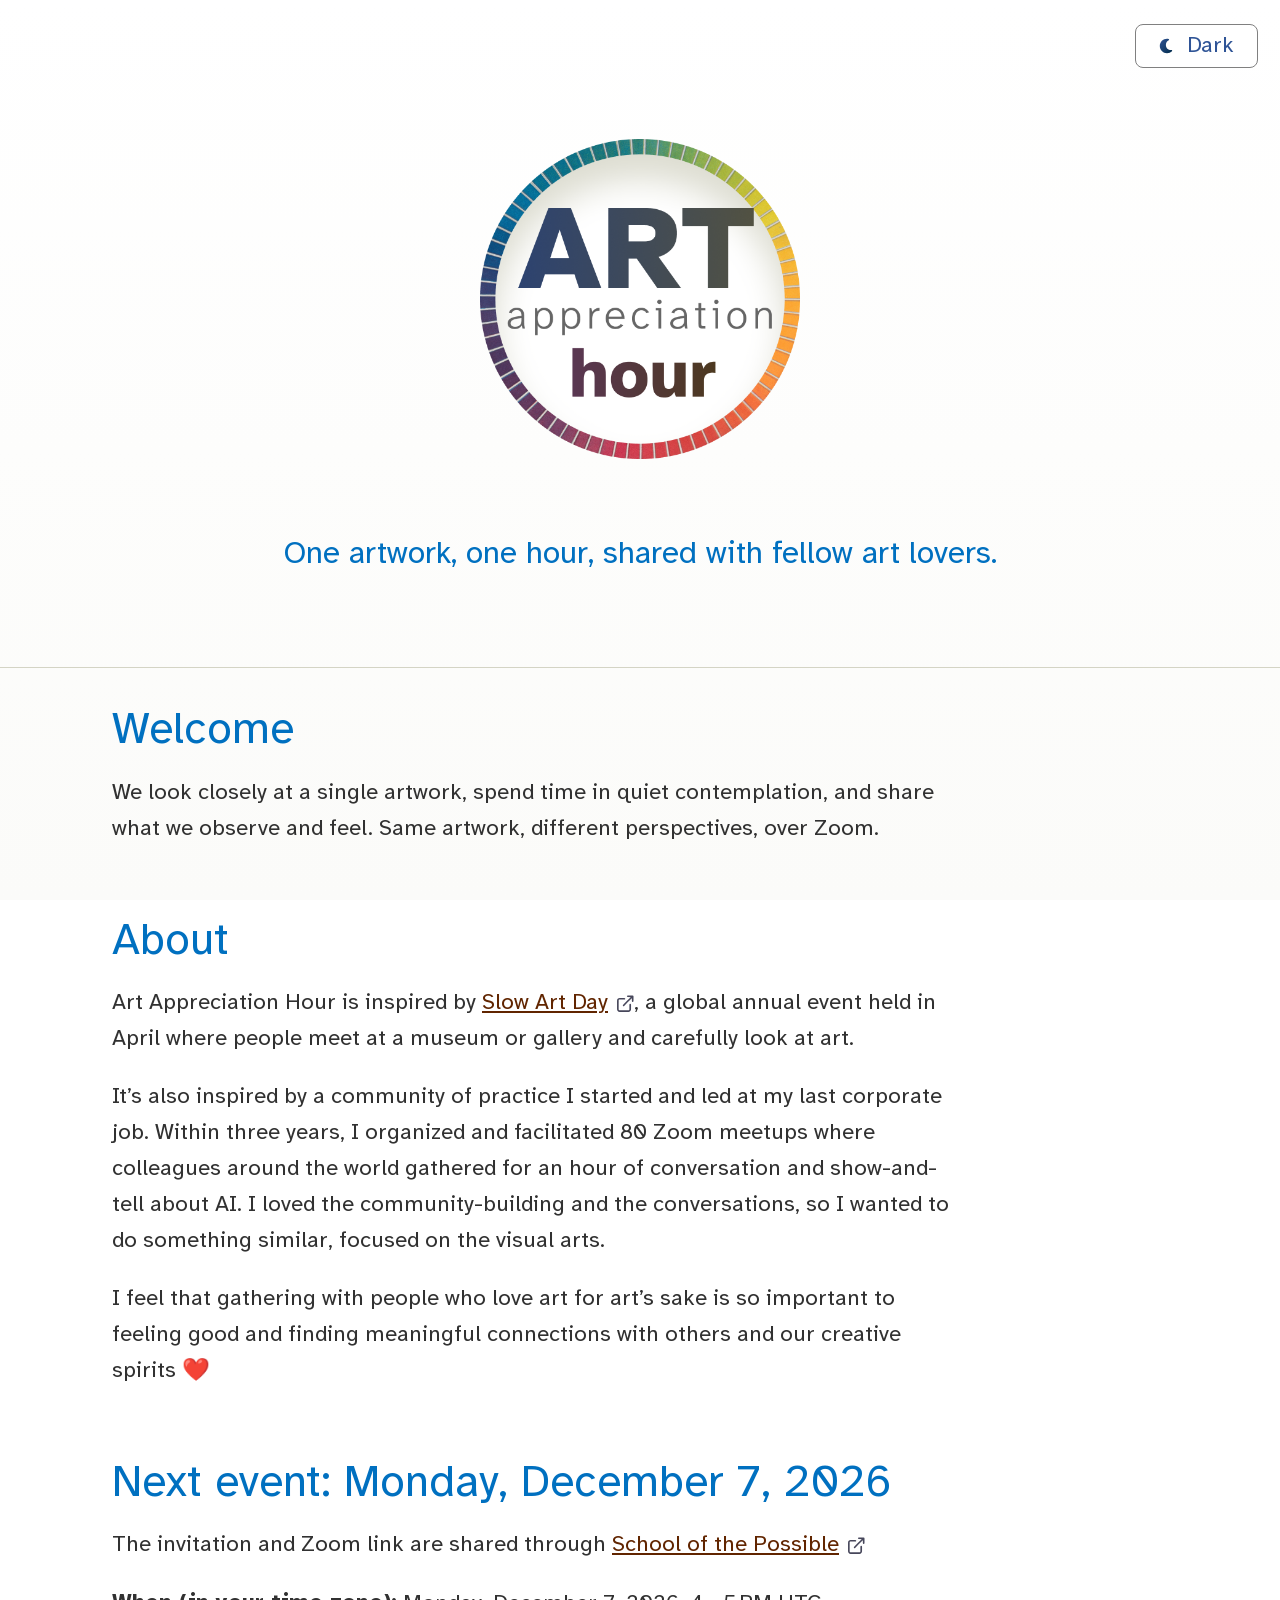
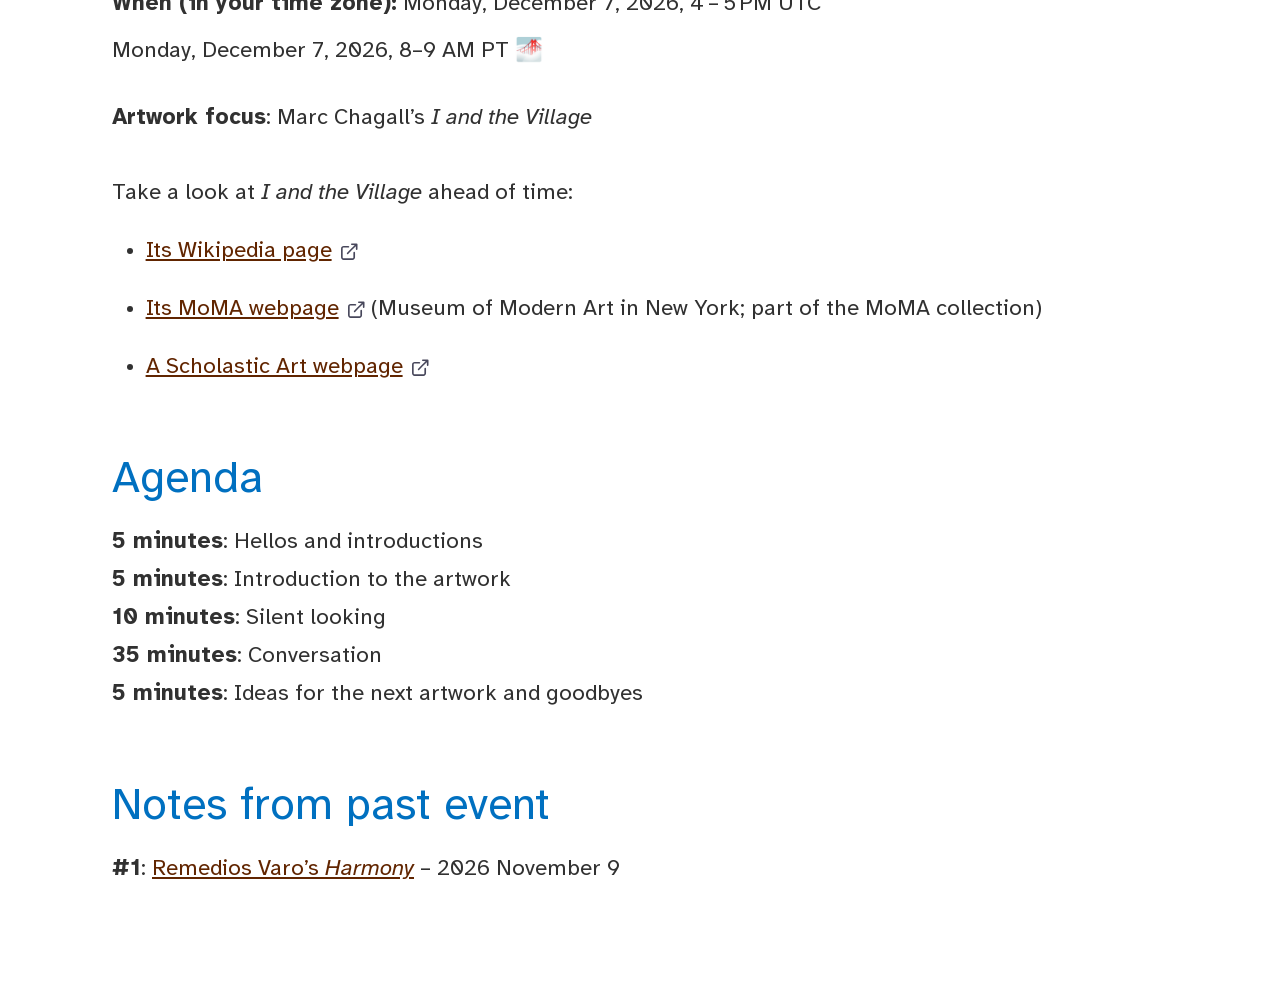
==== commit c0be800d: "Cleaned up code" ====
--- a/index.html
+++ b/index.html
@@ -38,10 +38,10 @@
 
   <main class="main-content" id="main-content">
     <div class="container--full-width">
-<h1 class="display">
-  <img src="images/art-appreciation-hour-light.png" alt="Art Appreciation Hour" class="logo--light">
-  <img src="images/art-appreciation-hour.png" alt="Art Appreciation Hour" class="logo--dark">
-</h1>
+      <h1 class="display">
+        <img src="images/art-appreciation-hour-light.png" alt="Art Appreciation Hour" class="logo--light">
+        <img src="images/art-appreciation-hour.png" alt="Art Appreciation Hour" class="logo--dark">
+      </h1>
       <p class="heading-medium">One artwork, one hour, shared with fellow art lovers.</p>
     </div>
 
@@ -60,15 +60,13 @@
           <a href="https://www.slowartday.com/about/" target="_blank" rel="noopener noreferrer" class="inline-link trailing-icon">Slow Art Day <img src="images/icon-external-link.svg" alt="opens in new tab or window" class="external-link-icon"></a>,
           a global annual event held in April where people meet at a museum or gallery and carefully look at art.
         </p>
-        <p>It’s also inspired by a community of practice I started and led at my last corporate job. Within three years, I organized and facilitated 80 Zoom meetups where colleagues around the world gathered for an hour of conversation and show-and-tell about AI. I loved the community-building and the conversations, so I wanted to do something similar, focused on the visual arts.
-    </p>
-        <p>
-I feel that gathering with people who love art for art’s sake is so important to feeling good and finding meaningful connections with others and our creative spirits ❤️</p>
+        <p>It’s also inspired by a community of practice I started and led at my last corporate job. Within three years, I organized and facilitated 80 Zoom meetups where colleagues around the world gathered for an hour of conversation and show-and-tell about AI. I loved the community-building and the conversations, so I wanted to do something similar, focused on the visual arts.</p>
+        <p>I feel that gathering with people who love art for art’s sake is so important to feeling good and finding meaningful connections with others and our creative spirits ❤️</p>
       </section>
 
       <section>
         <h2 class="heading-large">Next event: Monday, December 7, 2026</h2>
-        <p>The invitation and Zoom link are shared through <a href="https://sotp.circle.so" target="_blank" rel="noopener noreferrer" class="inline-link trailing-icon">School of the Possible<img src="images/icon-external-link.svg" alt="opens in new tab or window" class="external-link-icon"></a></p>
+        <p>The invitation and Zoom link are shared through <a href="https://sotp.circle.so" target="_blank" rel="noopener noreferrer" class="inline-link trailing-icon">School of the Possible <img src="images/icon-external-link.svg" alt="opens in new tab or window" class="external-link-icon"></a></p>
 
         <ul class="list-unstyled" data-event-start="2026-12-07T08:00:00-08:00" data-event-end="2026-12-07T09:00:00-08:00">
           <li data-event-local hidden><strong>When (in your time zone):</strong> <span data-event-local-text></span></li>
@@ -76,7 +74,7 @@
           <li><strong>Artwork focus</strong>: Marc Chagall’s <em>I and the Village</em></li>
         </ul>
 
-      <p>Take a look at <cite>I and the Village</cite> ahead of time:</p>
+        <p>Take a look at <cite>I and the Village</cite> ahead of time:</p>
         <ul class="list-regular">
           <li><a href="https://en.wikipedia.org/wiki/I_and_the_Village" target="_blank" rel="noopener noreferrer" class="inline-link trailing-icon">Its Wikipedia page <img src="images/icon-external-link.svg" alt="opens in new tab or window" class="external-link-icon"></a></li>
           <li><a href="https://www.moma.org/collection/works/78984" target="_blank" rel="noopener noreferrer" class="inline-link trailing-icon">Its MoMA webpage <img src="images/icon-external-link.svg" alt="opens in new tab or window" class="external-link-icon"></a> (Museum of Modern Art in New York; part of the MoMA collection)</li>
@@ -94,10 +92,11 @@
           <li><strong>5 minutes</strong>: Ideas for the next artwork and goodbyes</li>
         </ul>
       </section>
-            <section>
+
+      <section>
         <h2 class="heading-large">Notes from past event</h2>
         <ul class="list-unstyled">
-          <li><strong>#1</strong>: <a href="remedios-varo-harmony.html"class="inline-link">Remedios Varo's <em>Harmony</em></a> – 2026 November 9</li>
+          <li><strong>#1</strong>: <a href="remedios-varo-harmony.html" class="inline-link">Remedios Varo’s <em>Harmony</em></a> – 2026 November 9</li>
         </ul>
       </section>
     </div>
